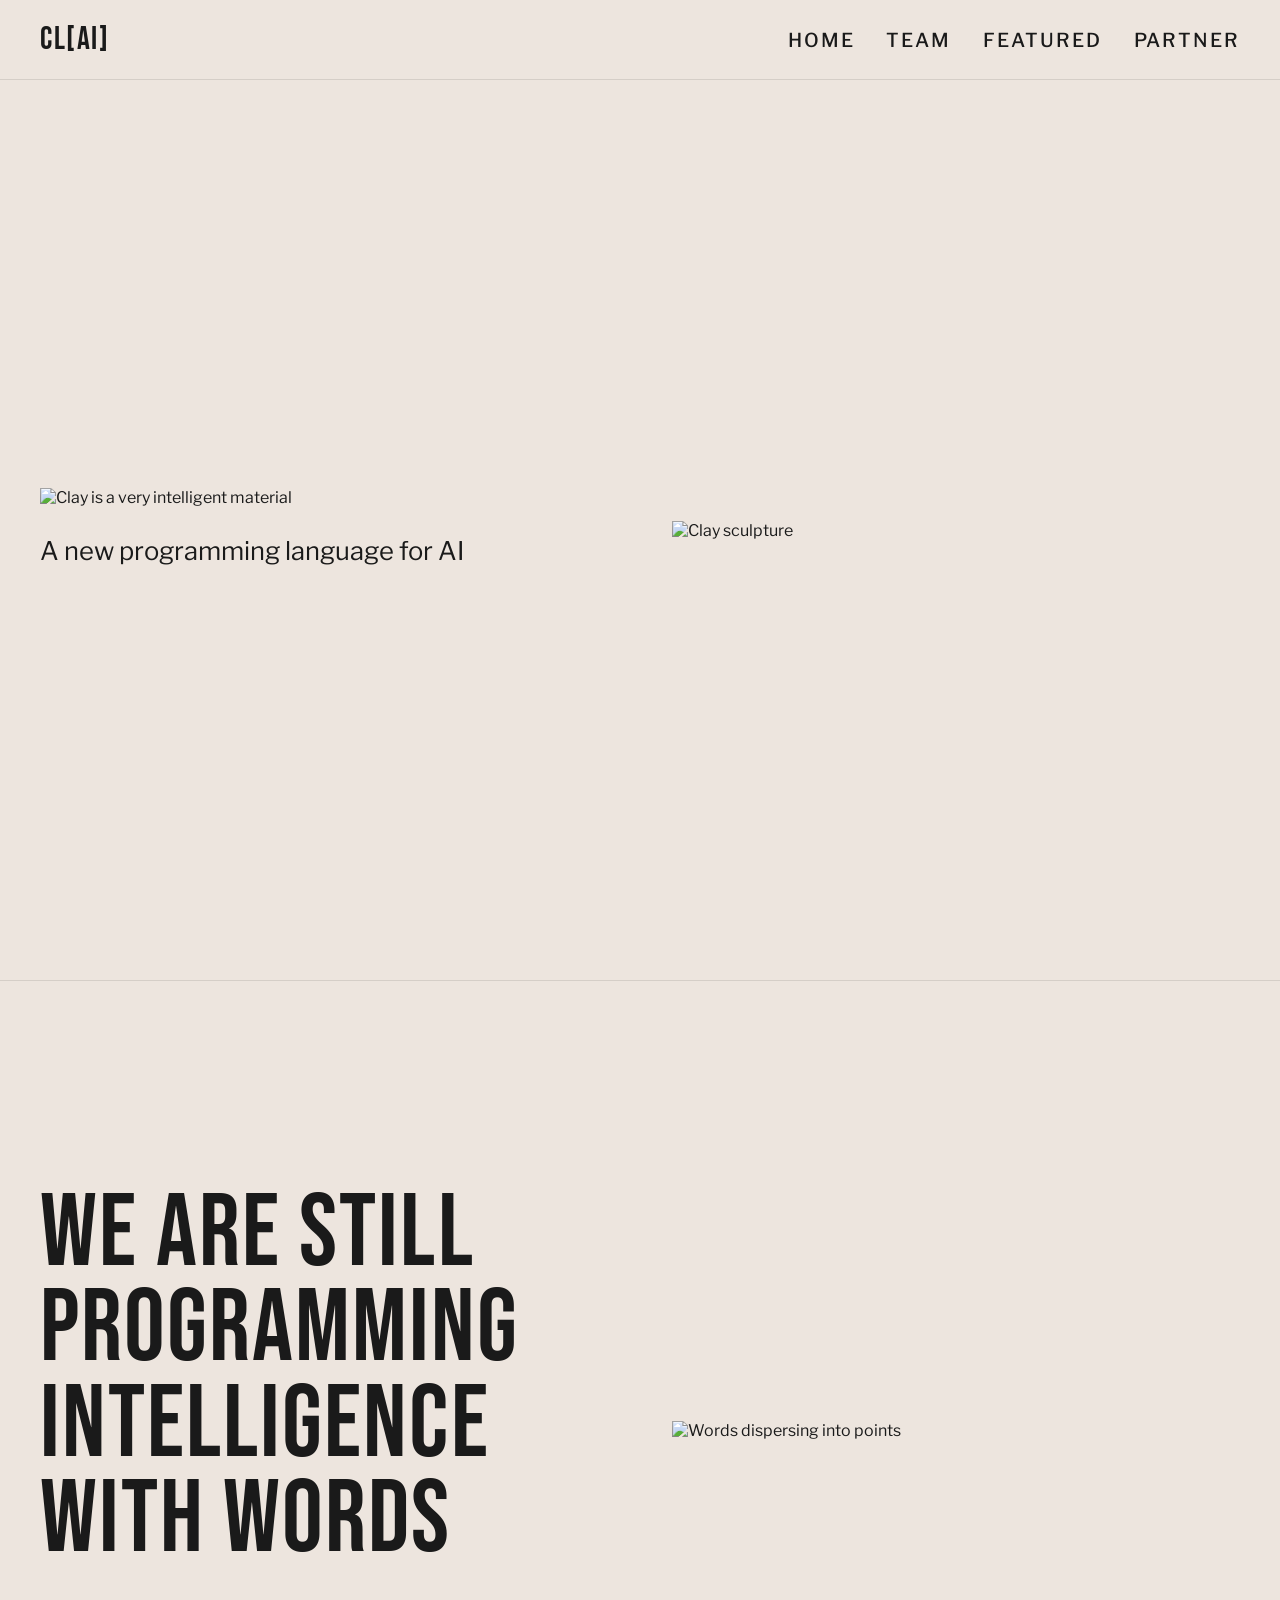
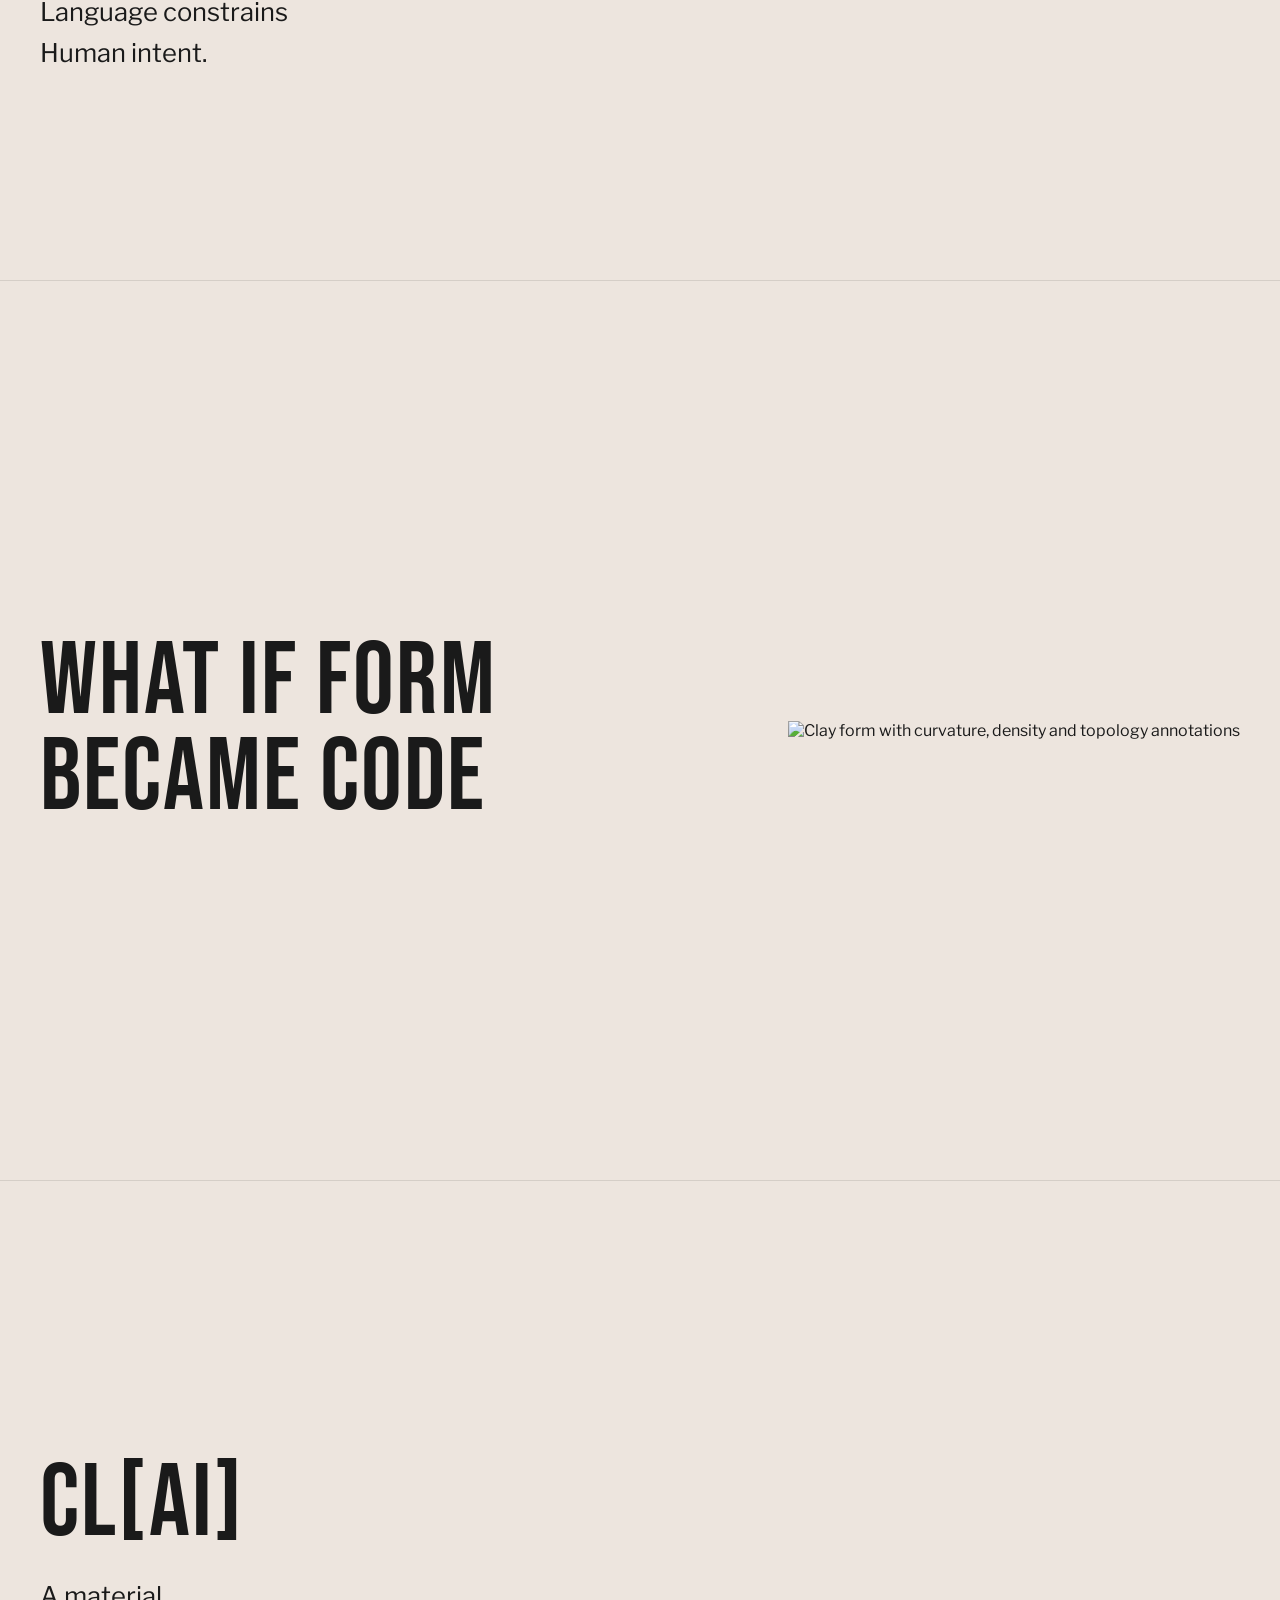
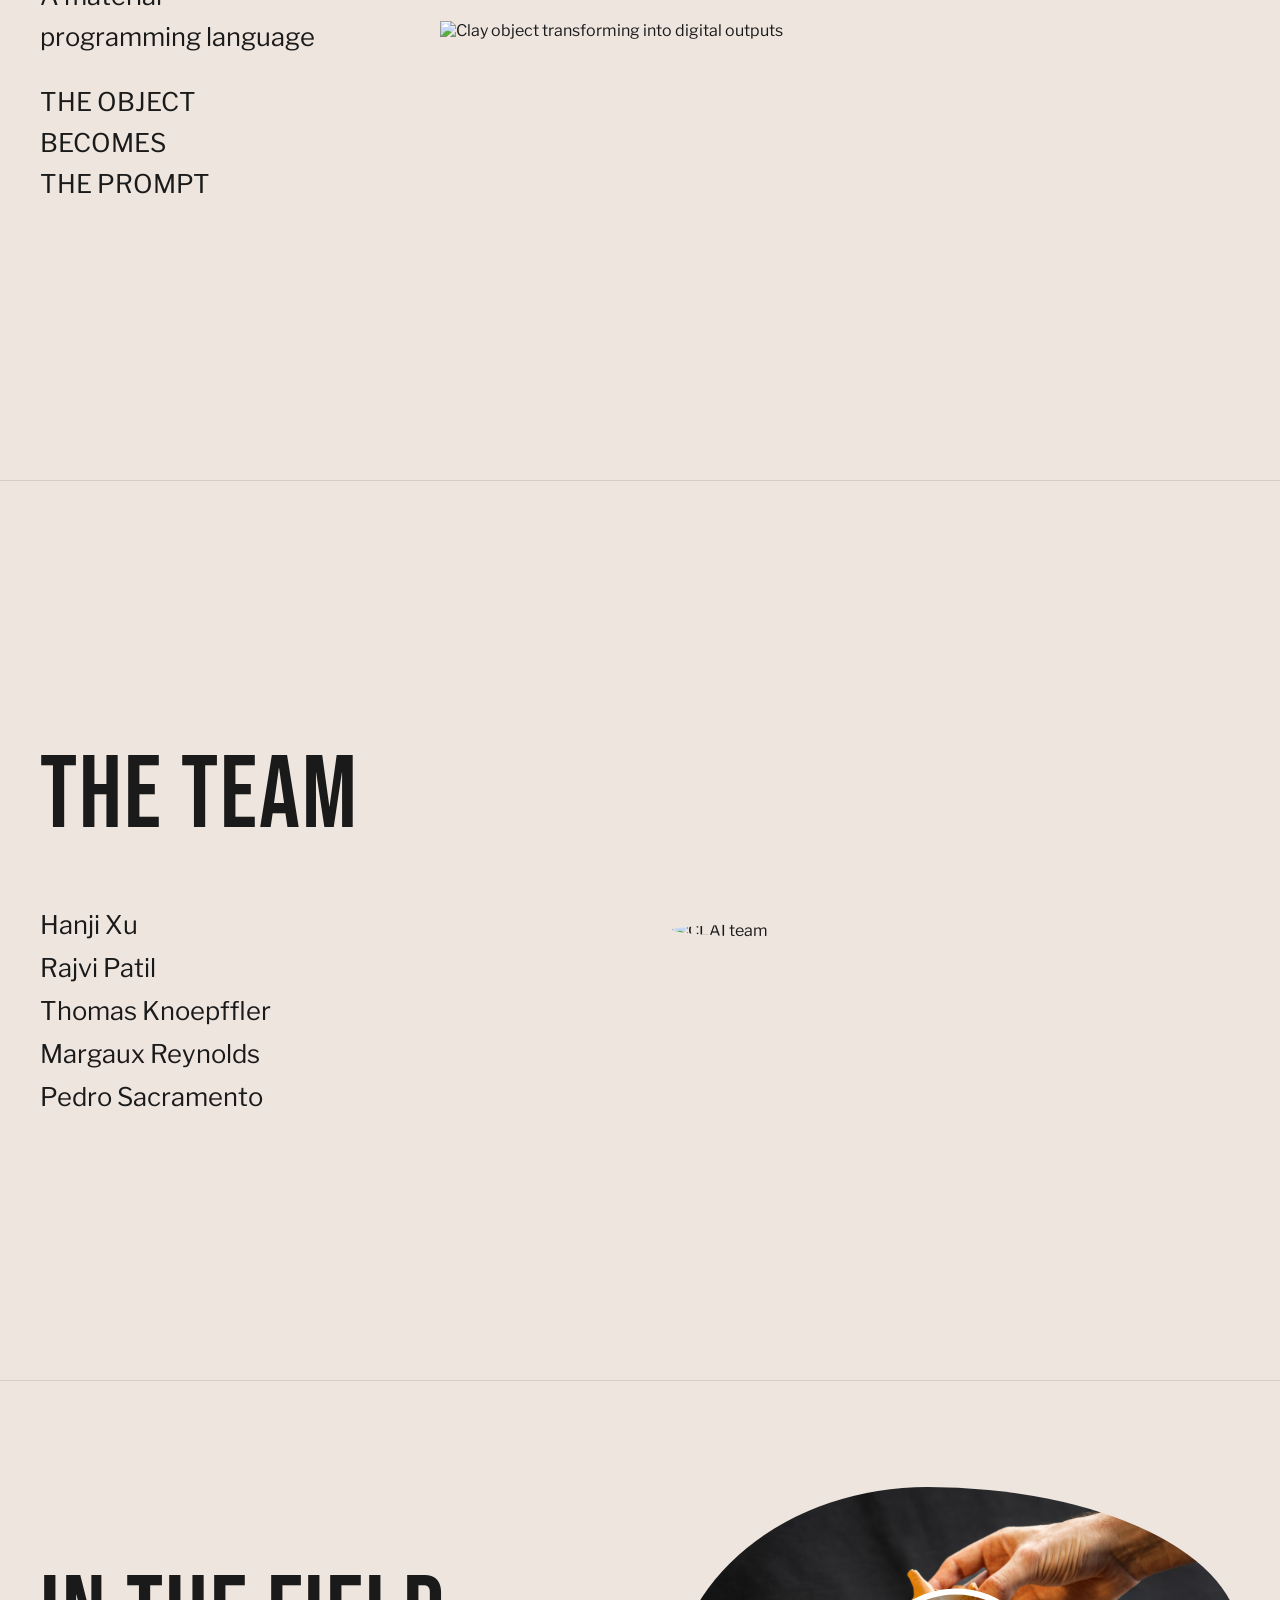
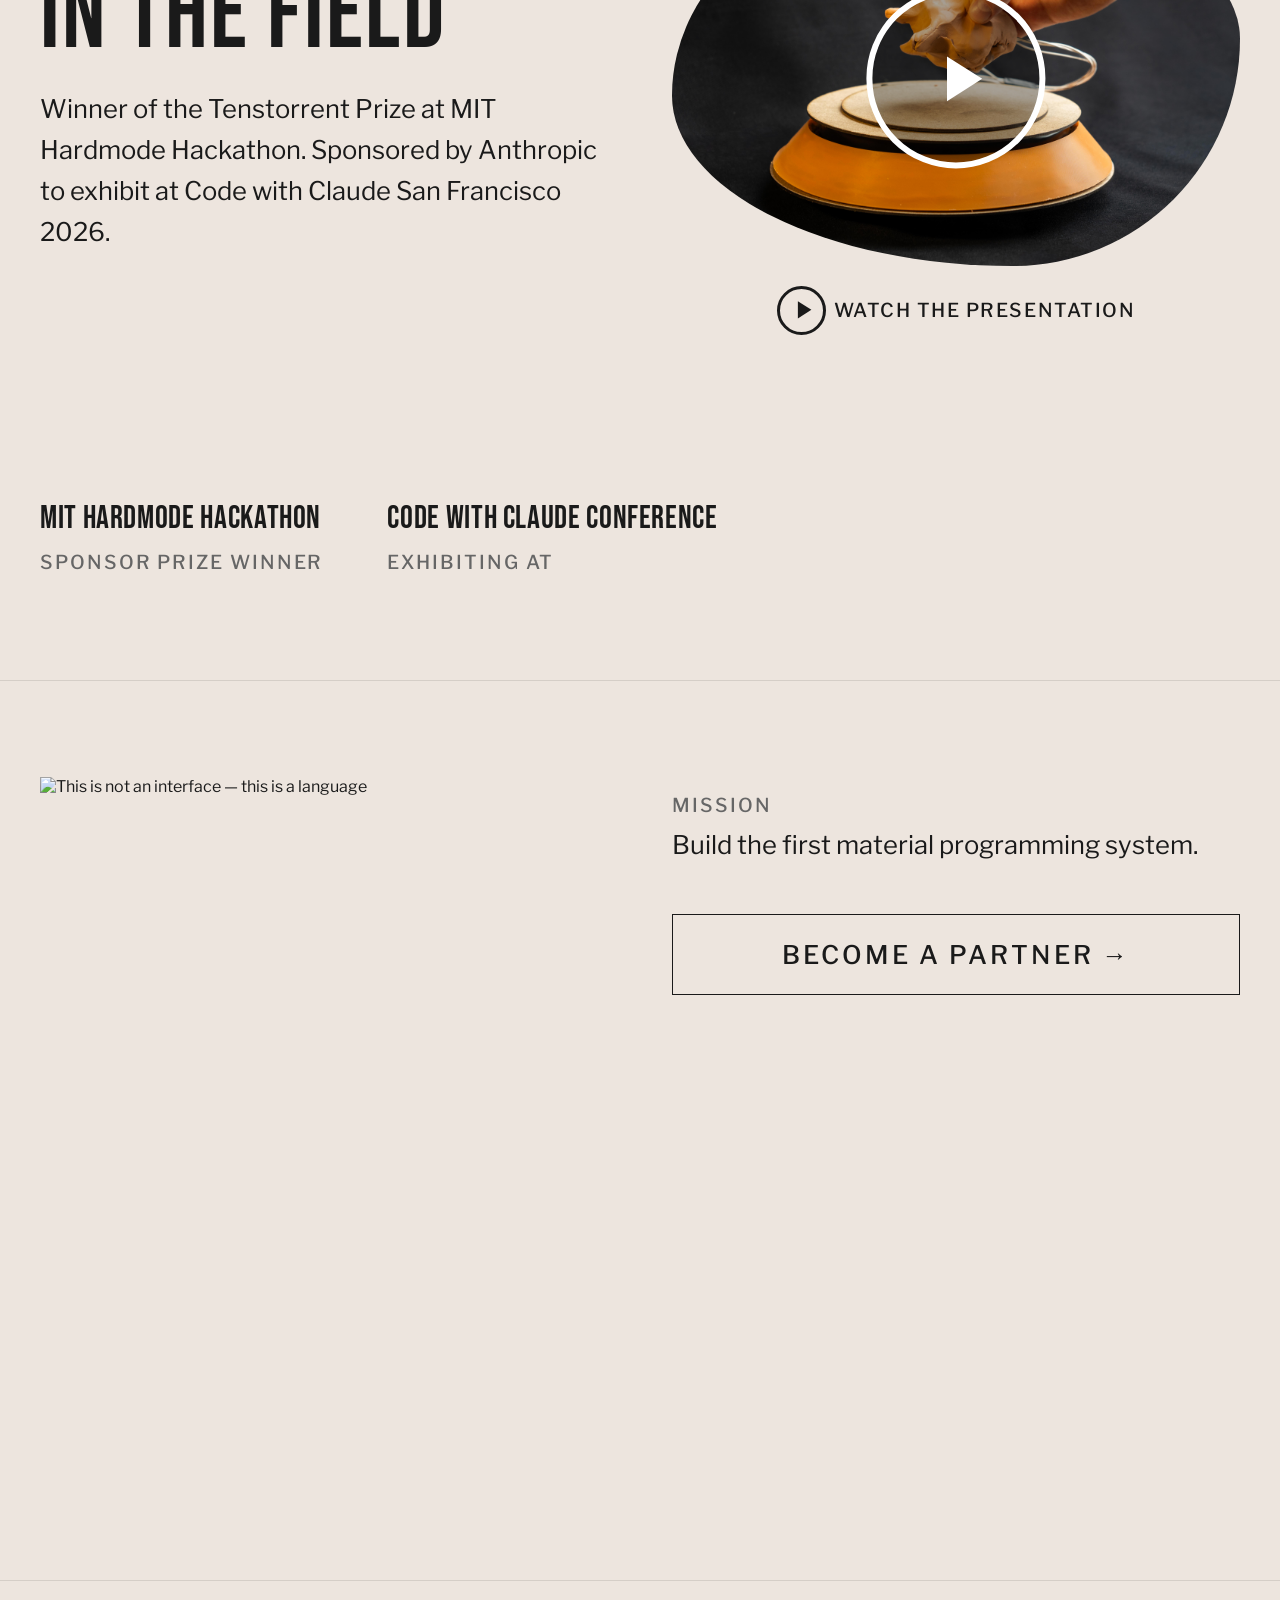
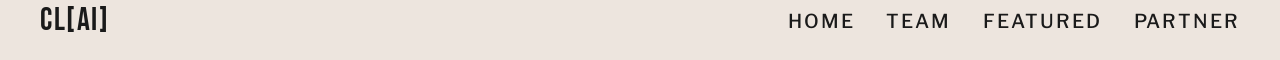
==== index.html @ fe287ea3 "Add video thumbnail with play overlay to In the Field section, remove Research Partnership block Co-" ====
<!DOCTYPE html>
<html lang="en-US">
<head>
  <meta charset="UTF-8" />
  <meta name="viewport" content="width=device-width, initial-scale=1.0" />
  <title>CL[AI] — Soft Mode</title>
  <link rel="preconnect" href="https://fonts.googleapis.com" />
  <link rel="preconnect" href="https://fonts.gstatic.com" crossorigin />
  <link href="https://fonts.googleapis.com/css2?family=Bebas+Neue&family=Libre+Franklin:wght@400;500&display=swap" rel="stylesheet" />
  <link rel="stylesheet" href="assets/css/main.css" />
</head>
<body>

  <nav>
    <span class="brand">CL[AI]</span>
    <ul>
      <li><a href="#">Home</a></li>
      <li><a href="#s-team">Team</a></li>
      <li><a href="#s-featured">Featured</a></li>
      <li><a href="#s-language">Partner</a></li>
    </ul>
  </nav>

  <!-- S1: CLAY IS A VERY INTELLIGENT MATERIAL -->
  <section id="s-hero" class="two-col">
    <div>
      <img class="section-img section-img--left section-img--text" src="assets/images/clay-intelligent.svg" alt="Clay is a very intelligent material" />
      <p class="caption">A new programming language for AI</p>
    </div>
    <img class="section-img" src="assets/images/hero.png" alt="Clay sculpture" />
  </section>

  <!-- S2: WE ARE STILL PROGRAMMING INTELLIGENCE WITH WORDS -->
  <section id="s-words" class="two-col">
    <div>
      <h2>We are still programming intelligence with words</h2>
      <p class="caption">Language constrains<br>Human intent.</p>
    </div>
    <img class="section-img" src="assets/images/intelligence-with-words.png" alt="Words dispersing into points" />
  </section>

  <!-- S3: WHAT IF FORM BECAME CODE -->
  <section id="s-form" class="two-col">
    <div>
      <h2>What if form became code</h2>
    </div>
    <div class="image-wrap">
      <img class="section-img" src="assets/images/curvature-density-topology.png" alt="Clay form with curvature, density and topology annotations" />
    </div>
  </section>

  <!-- S4: CLAI -->
  <section id="s-clai">
    <div>
      <h2>CL[AI]</h2>
      <p class="caption">A material<br>programming language</p>
      <p class="caption caption--upper">The object<br>becomes<br>the prompt</p>
    </div>
    <img class="section-img" src="assets/images/material-language.png" alt="Clay object transforming into digital outputs" />
  </section>

  <!-- S5: TEAM -->
  <section id="s-team" class="two-col">
    <div class="team-list">
      <h2>The team</h2>
      <ul>
        <li><a href="https://www.linkedin.com/in/zhiheng-hanji-xu" target="_blank" rel="noopener">Hanji Xu</a></li>
        <li><a href="https://www.linkedin.com/in/rajvi-patil-791960232" target="_blank" rel="noopener">Rajvi Patil</a></li>
        <li><a href="https://www.linkedin.com/in/thomknoe" target="_blank" rel="noopener">Thomas Knoepffler</a></li>
        <li><a href="https://www.linkedin.com/in/margaux-reynolds-30291b77" target="_blank" rel="noopener">Margaux Reynolds</a></li>
        <li><a href="https://www.linkedin.com/in/pedro-sacramento-1b99b05b" target="_blank" rel="noopener">Pedro Sacramento</a></li>
      </ul>
    </div>
    <img class="section-img" src="assets/images/team.jpg" alt="CLAI team" />
  </section>

  <!-- S6: IN THE FIELD -->
  <section id="s-featured" class="two-col">
    <div>
      <h2>In the field</h2>
      <p class="caption">Winner of the Tenstorrent Prize at MIT Hardmode Hackathon. Sponsored by Anthropic to exhibit at Code with Claude San Francisco 2026.</p>
    </div>
    <div class="video-thumb-wrap">
      <a href="https://www.youtube.com/watch?v=Ed4tlTvBUUI" target="_blank" rel="noopener" class="video-thumb-link">
        <img class="section-img featured-photo" src="assets/images/clai.jpg" alt="CLAI at MIT Hardmode" />
        <span class="video-play-btn" aria-hidden="true">
          <svg xmlns="http://www.w3.org/2000/svg" viewBox="0 0 24 24"><path d="M8 5v14l11-7z"/></svg>
        </span>
      </a>
      <a href="https://www.youtube.com/watch?v=Ed4tlTvBUUI" target="_blank" rel="noopener" class="video-watch-link">
        <span class="video-watch-icon" aria-hidden="true">
          <svg xmlns="http://www.w3.org/2000/svg" viewBox="0 0 24 24"><path d="M8 5v14l11-7z"/></svg>
        </span>
        Watch the presentation
      </a>
    </div>
    <div class="featured-logos">
      <div class="featured-badge">
        <a href="https://hardmode.media.mit.edu/" target="_blank" rel="noopener" class="featured-name">MIT Hardmode Hackathon</a>
        <p>Sponsor prize winner</p>
      </div>
      <div class="featured-badge">
        <a href="https://claude.com/code-with-claude" target="_blank" rel="noopener" class="featured-name">Code with Claude Conference</a>
        <p>Exhibiting at</p>
      </div>
    </div>
  </section>

  <!-- S7: THIS IS NOT AN INTERFACE -->
  <section id="s-language" class="two-col">
    <div>
      <img class="section-img section-img--left section-img--text" src="assets/images/this-is-not-interface.svg" alt="This is not an interface — this is a language" />
    </div>
    <div class="right">
      <div class="cta-pair">
        <div class="cta-block">
          <p class="cta-label">Mission</p>
          <p>Build the first material programming system.</p>
        </div>
      </div>
      <a class="cta cta--full" href="mailto:hi@softmode.ai">Become a partner &rarr;</a>
    </div>
  </section>

  <footer>
    <span class="brand">CL[AI]</span>
    <ul>
      <li><a href="#">Home</a></li>
      <li><a href="#s-team">Team</a></li>
      <li><a href="#s-featured">Featured</a></li>
      <li><a href="#s-language">Partner</a></li>
    </ul>
  </footer>


</body>
</html>
---- assets/css/main.css ----
*, *::before, *::after { box-sizing: border-box; margin: 0; padding: 0; }

:root {
  --bg: #ede5de;
  --ink: #1a1a1a;
  --muted: #666;
  --pad: 2.5rem;
  --border: 1px solid #d5cec7;

  /* type */
  --font-display: 'Bebas Neue', sans-serif;
  --font-body: 'Libre Franklin', 'Helvetica Neue', sans-serif;

  --size-header: clamp(3rem, 8vw, 6.5rem);
  --size-subtitle: 1.6rem;
  --size-nav: 1.2rem;
}

html, body {
  overflow-x: hidden;
}

body {
  background-color: var(--bg);
  color: var(--ink);
  font-family: var(--font-body);
}

/* ── NAV + FOOTER ── */
nav, footer {
  display: flex;
  justify-content: space-between;
  align-items: center;
  padding: 1.25rem var(--pad);
  background: var(--bg);
  text-transform: uppercase;
}


nav { border-bottom: var(--border); }
footer { border-top: var(--border); }

nav .brand, footer .brand {
  font-family: var(--font-display);
  font-weight: 400;
  font-size: 2.0rem;
  letter-spacing: 0.05em;
}

nav ul, footer ul { list-style: none; display: flex; gap: 2rem; }

nav ul li a, footer ul li a {
  font-weight: 500;
  font-size: var(--size-nav);
  text-decoration: none;
  color: inherit;
  letter-spacing: 0.1em;
}

nav ul li a:hover, footer ul li a:hover { text-decoration: underline; }

/* ── SHARED SECTION ── */
section {
  min-height: 100vh;
  padding: 5rem var(--pad);
  display: grid;
  align-items: center;
  border-top: var(--border);
}

.two-col {
  grid-template-columns: 1fr 1fr;
  gap: 4rem;
}

h2 {
  font-family: var(--font-display);
  font-weight: 400;
  font-size: var(--size-header);
  line-height: 0.93;
  text-transform: uppercase;
  letter-spacing: 0.02em;
  max-width: 6em;
}

.caption--upper { text-transform: uppercase; }

.caption {
  font-size: var(--size-subtitle);
  line-height: 1.6;
  color: var(--ink);
  margin-top: 1.5rem;
  font-weight: 400;
}

/* ── S1: HERO ── */
#s-hero { border-top: none; }

/* ── SECTION IMAGES ── */
.section-img {
  width: 100%;
  max-width: 800px;
  height: auto;
  justify-self: end;
  align-self: center;
}

.section-img--left { justify-self: start; }
.section-img--text { width: 60%; max-width: 480px; }

/* ── S3: FORM ── */
#s-form .image-wrap {
  position: relative;
  justify-self: end;
}

#s-form .labels {
  position: absolute;
  right: -3rem;
  top: 50%;
  transform: translateY(-50%);
  display: flex;
  flex-direction: column;
  gap: 1.5rem;
}

#s-form .labels span {
  font-size: 0.65rem;
  letter-spacing: 0.12em;
  text-transform: uppercase;
  font-weight: 500;
  color: var(--muted);
  display: flex;
  align-items: center;
  gap: 0.5rem;
}

#s-form .labels span::before {
  content: '';
  display: block;
  width: 1.5rem;
  height: 1px;
  background: var(--muted);
}

/* ── S5: FEATURED ── */
.featured-photo {
  border-radius: 45% 55% 40% 60% / 55% 40% 60% 45%;
}

.video-thumb-wrap {
  display: flex;
  flex-direction: column;
  align-items: center;
  gap: 1rem;
  justify-self: end;
  align-self: center;
}

.video-thumb-link {
  position: relative;
  display: block;
  width: 100%;
}

.video-play-btn {
  position: absolute;
  top: 50%;
  left: 50%;
  translate: -50% -50%;
  width: 11.2rem;
  height: 11.2rem;
  background: rgba(0, 0, 0, 0.35);
  border: 6px solid #fff;
  border-radius: 50%;
  display: grid;
  place-items: center;
  transition: background 0.15s, scale 0.15s;
}

.video-play-btn svg {
  width: 4.8rem;
  height: 4.8rem;
  fill: #fff;
  margin-left: 0.5rem;
}

.video-thumb-link:hover .video-play-btn {
  background: rgba(0, 0, 0, 0.55);
  scale: 1.05;
}

.video-watch-link {
  display: inline-flex;
  align-items: center;
  gap: 0.4em;
  font-size: var(--size-nav);
  letter-spacing: 0.08em;
  text-transform: uppercase;
  font-weight: 500;
  color: var(--ink);
  text-decoration: none;
}

.video-watch-icon {
  width: 2.56em;
  height: 2.56em;
  border: 3px solid currentColor;
  border-radius: 50%;
  display: grid;
  place-items: center;
  flex-shrink: 0;
  transition: scale 0.15s;
}

.video-watch-icon svg { width: 1.54em; height: 1.54em; fill: currentColor; margin-left: 0.16em; }

.video-watch-link:hover .video-watch-icon { scale: 1.1; }

.featured-logos {
  grid-column: 1 / -1;
  display: flex;
  flex-direction: row;
  align-items: flex-start;
  gap: 4rem;
  padding-top: 3rem;
}

.featured-badge {
  display: flex;
  flex-direction: column;
  gap: 0.75rem;
}

.featured-name {
  font-family: var(--font-display);
  font-size: clamp(1.5rem, 2.5vw, 2.5rem);
  letter-spacing: 0.02em;
  text-transform: uppercase;
  color: var(--ink);
  text-decoration: none;
}

a.featured-name:hover { text-decoration: underline; }

.featured-badge p {
  font-size: var(--size-nav);
  letter-spacing: 0.1em;
  text-transform: uppercase;
  color: var(--muted);
  font-weight: 500;
}

/* ── S4: CLAI ── */
#s-clai { grid-template-columns: 1fr 2fr; }

/* ── S7: TEAM ── */
#s-team .section-img {
  border-radius: 60% 40% 55% 45% / 45% 55% 45% 55%;
}

.team-list {
  display: flex;
  flex-direction: column;
  justify-content: center;
  gap: 2rem;
}

.team-list ul {
  list-style: none;
  display: flex;
  flex-direction: column;
  gap: 0.75rem;
  margin-top: 2rem;
}

.team-list ul li a {
  font-size: var(--size-subtitle);
  font-weight: 400;
  text-decoration: none;
  color: var(--ink);
  border-bottom: 1px solid transparent;
  transition: border-color 0.15s;
}

.team-list ul li a:hover { border-bottom-color: var(--ink); }

/* ── S5: LANGUAGE ── */
#s-language {
  align-items: start;
  padding-top: 6rem;
}

#s-language .right {
  display: flex;
  flex-direction: column;
  align-items: flex-start;
  gap: 3rem;
  padding-top: 1rem;
}

.cta-pair {
  width: 100%;
}

.cta-pair p:not(.cta-label) {
  white-space: nowrap;
}

.cta-label {
  font-size: var(--size-nav);
  letter-spacing: 0.1em;
  text-transform: uppercase;
  color: var(--muted);
  font-weight: 500;
  margin-bottom: 0.5rem;
}

.cta-block p:not(.cta-label) {
  font-size: var(--size-subtitle);
  line-height: 1.6;
  color: var(--ink);
  font-weight: 400;
}

.cta {
  display: inline-block;
  border: 1.5px solid var(--ink);
  padding: 0.65rem 1.5rem;
  font-size: var(--size-subtitle);
  letter-spacing: 0.12em;
  text-transform: uppercase;
  text-decoration: none;
  font-weight: 500;
  color: inherit;
  transition: background 0.15s, color 0.15s;
}

.cta:hover { background: var(--ink); color: var(--bg); }

.cta--full { display: block; width: 100%; text-align: center; padding: 1.5rem 2rem; }

/* ── RESPONSIVE ── */
@media (max-width: 768px) {
  :root { --pad: 1.25rem; }
  section { padding: 3rem var(--pad); }

  .two-col,
  #s-clai { grid-template-columns: 1fr; }

  .section-img,
  #s-form .image-wrap {
    justify-self: center;
    max-width: 100%;
  }


  nav ul, footer ul { display: none; }
  h2 { max-width: 100%; }
  .featured-logos { gap: 2rem; }
  .featured-logos img { max-height: 36px; }

  #s-form .labels { display: none; }
}
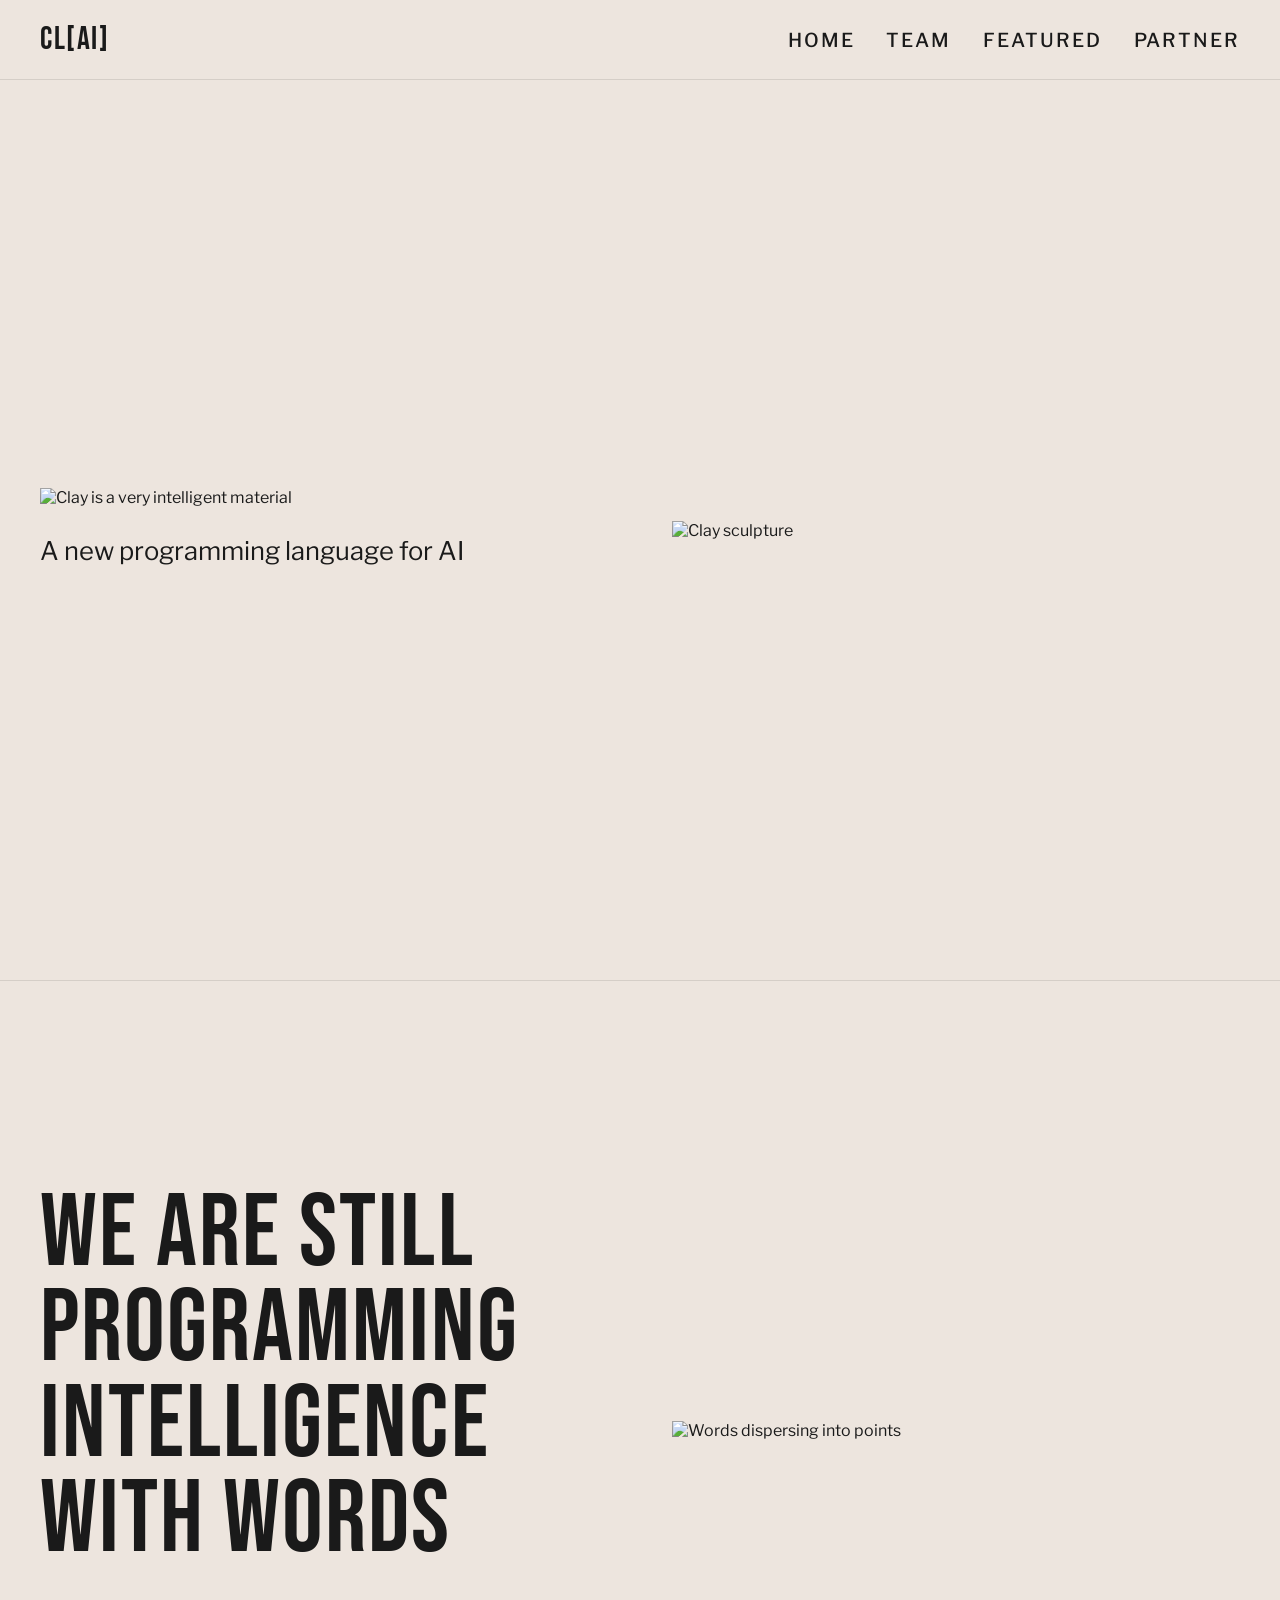
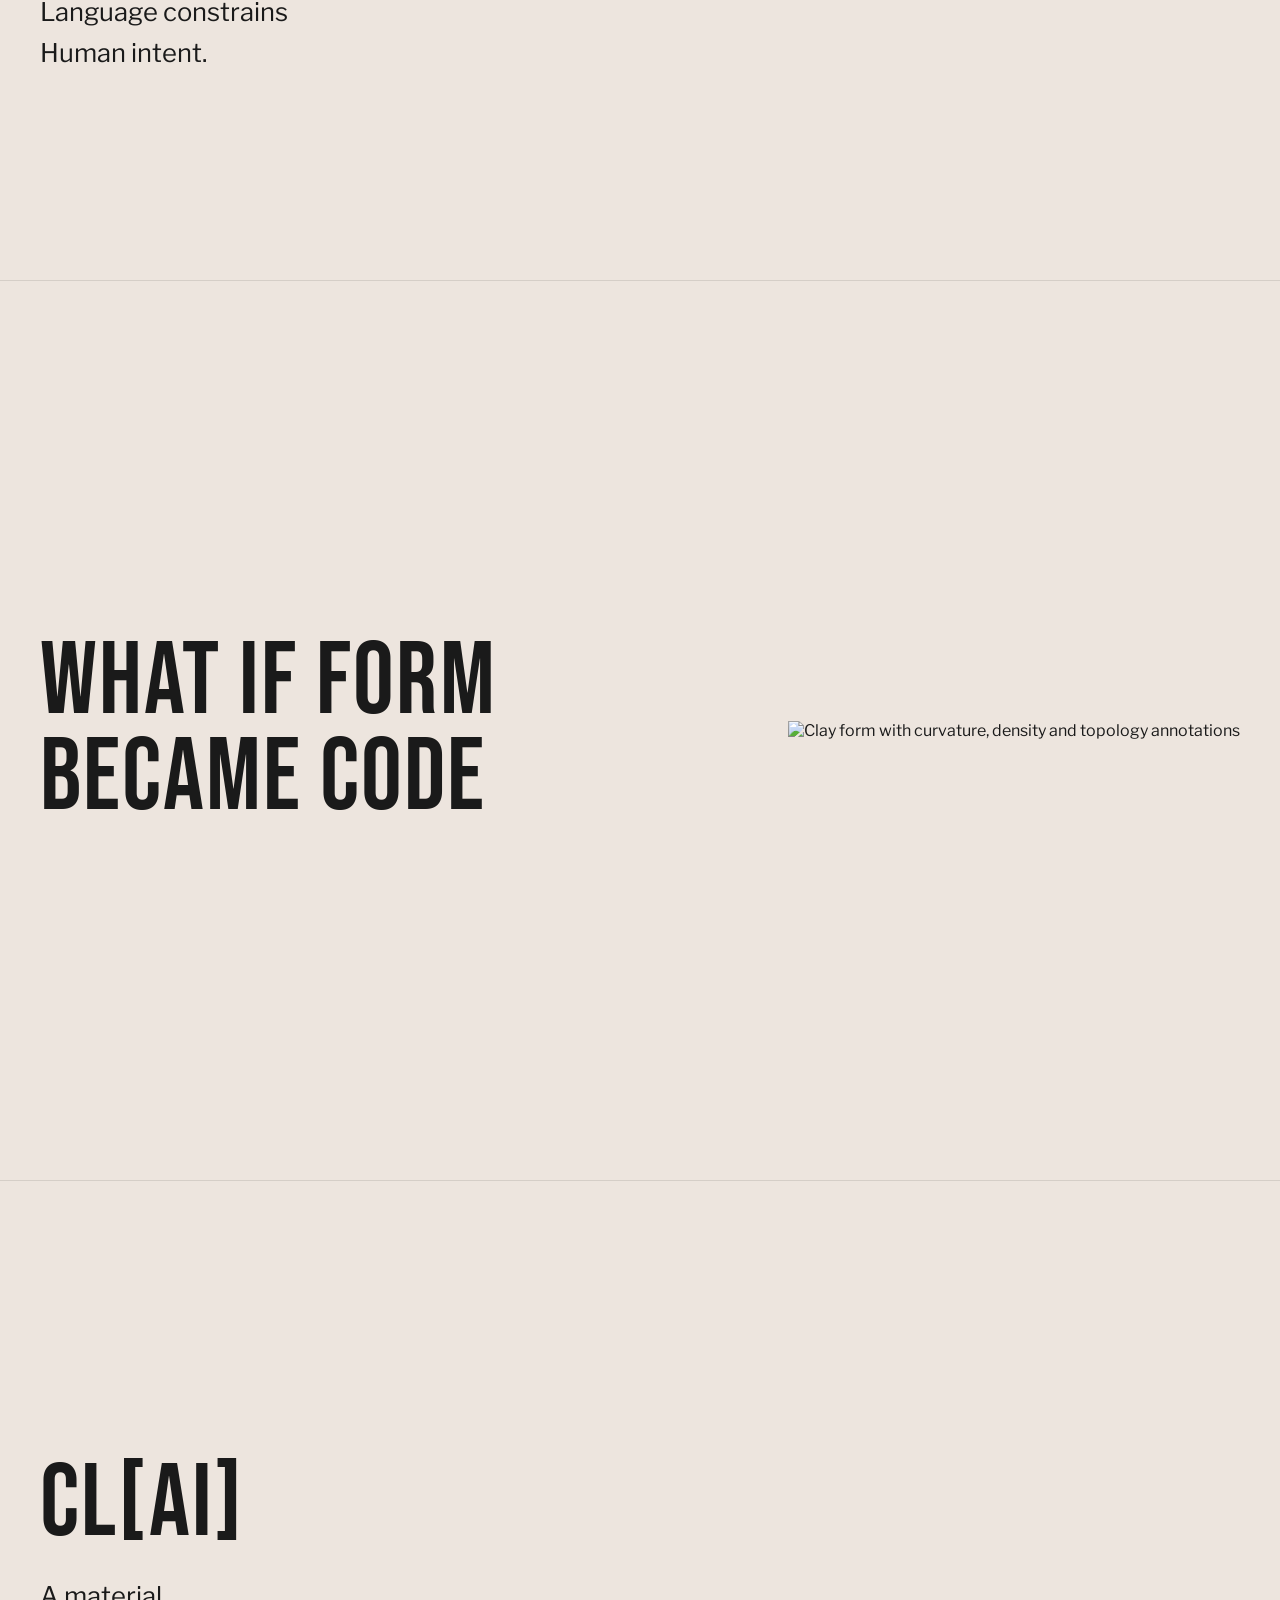
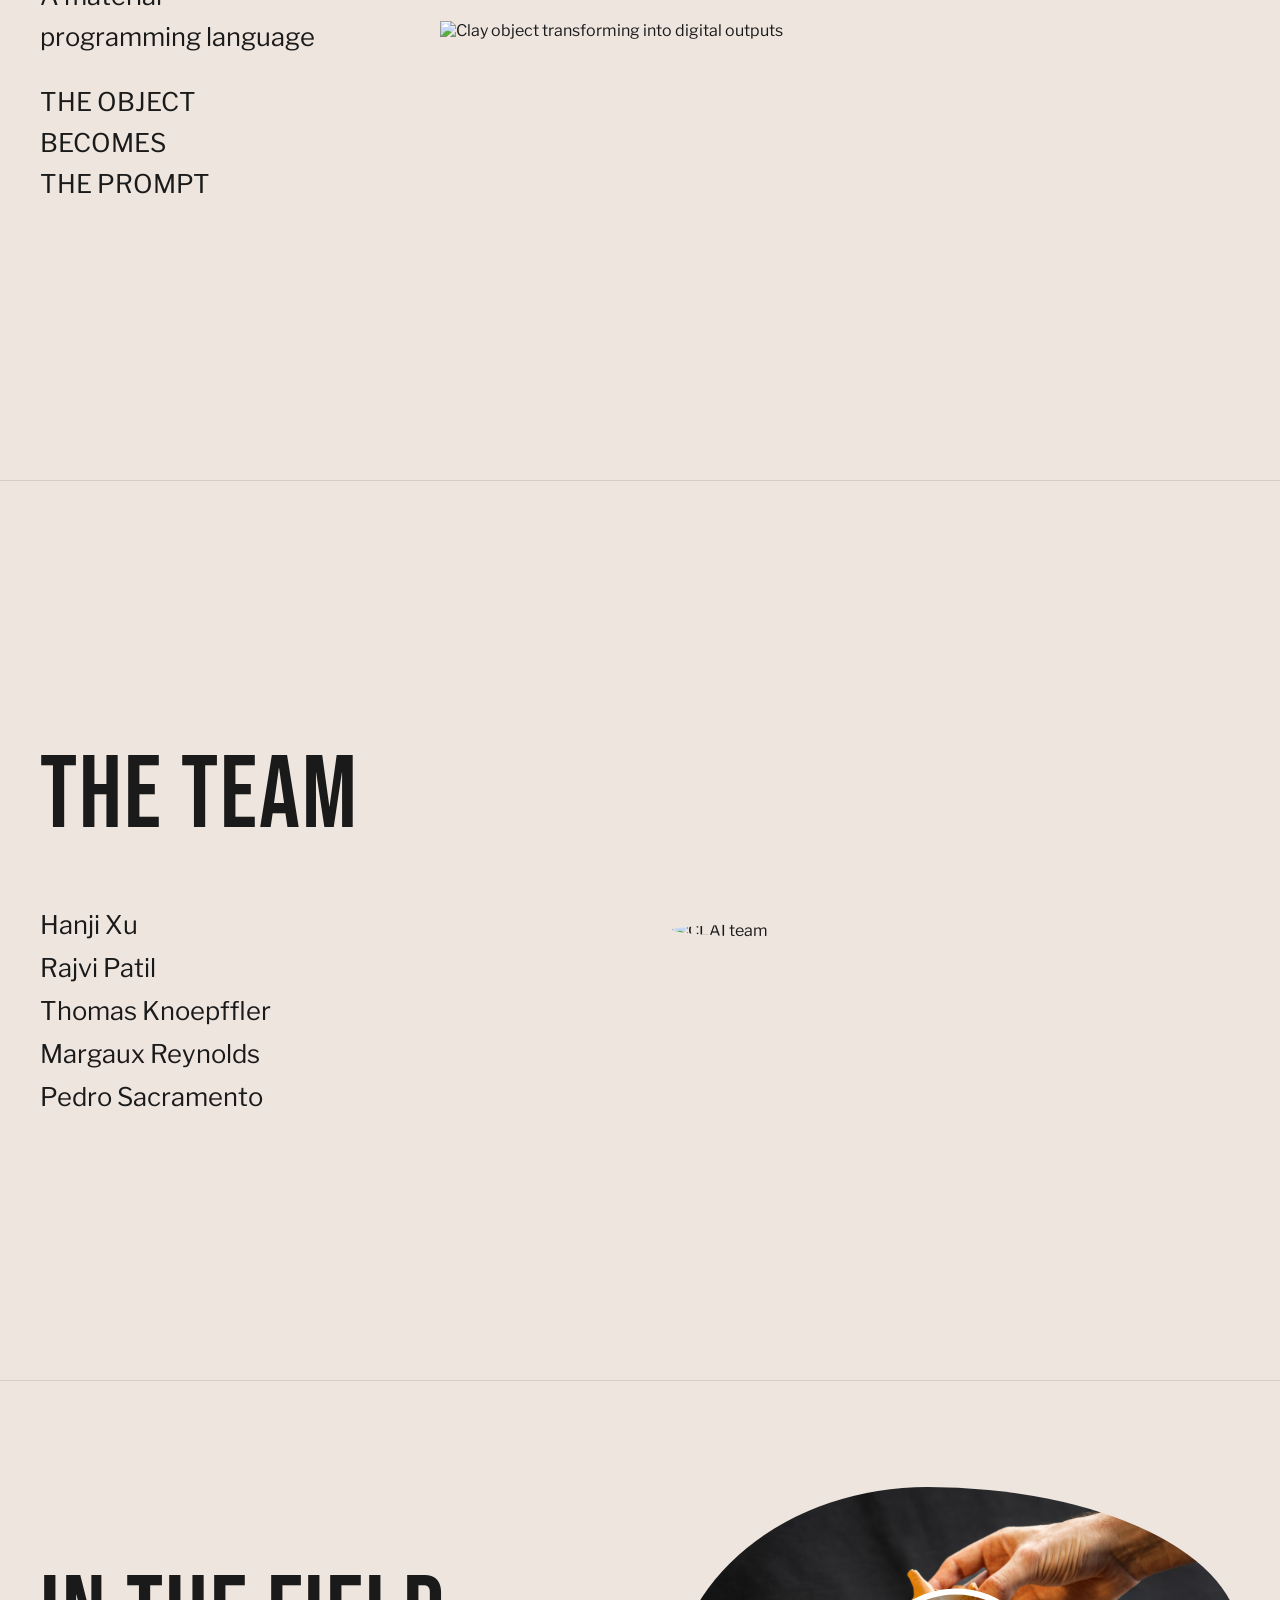
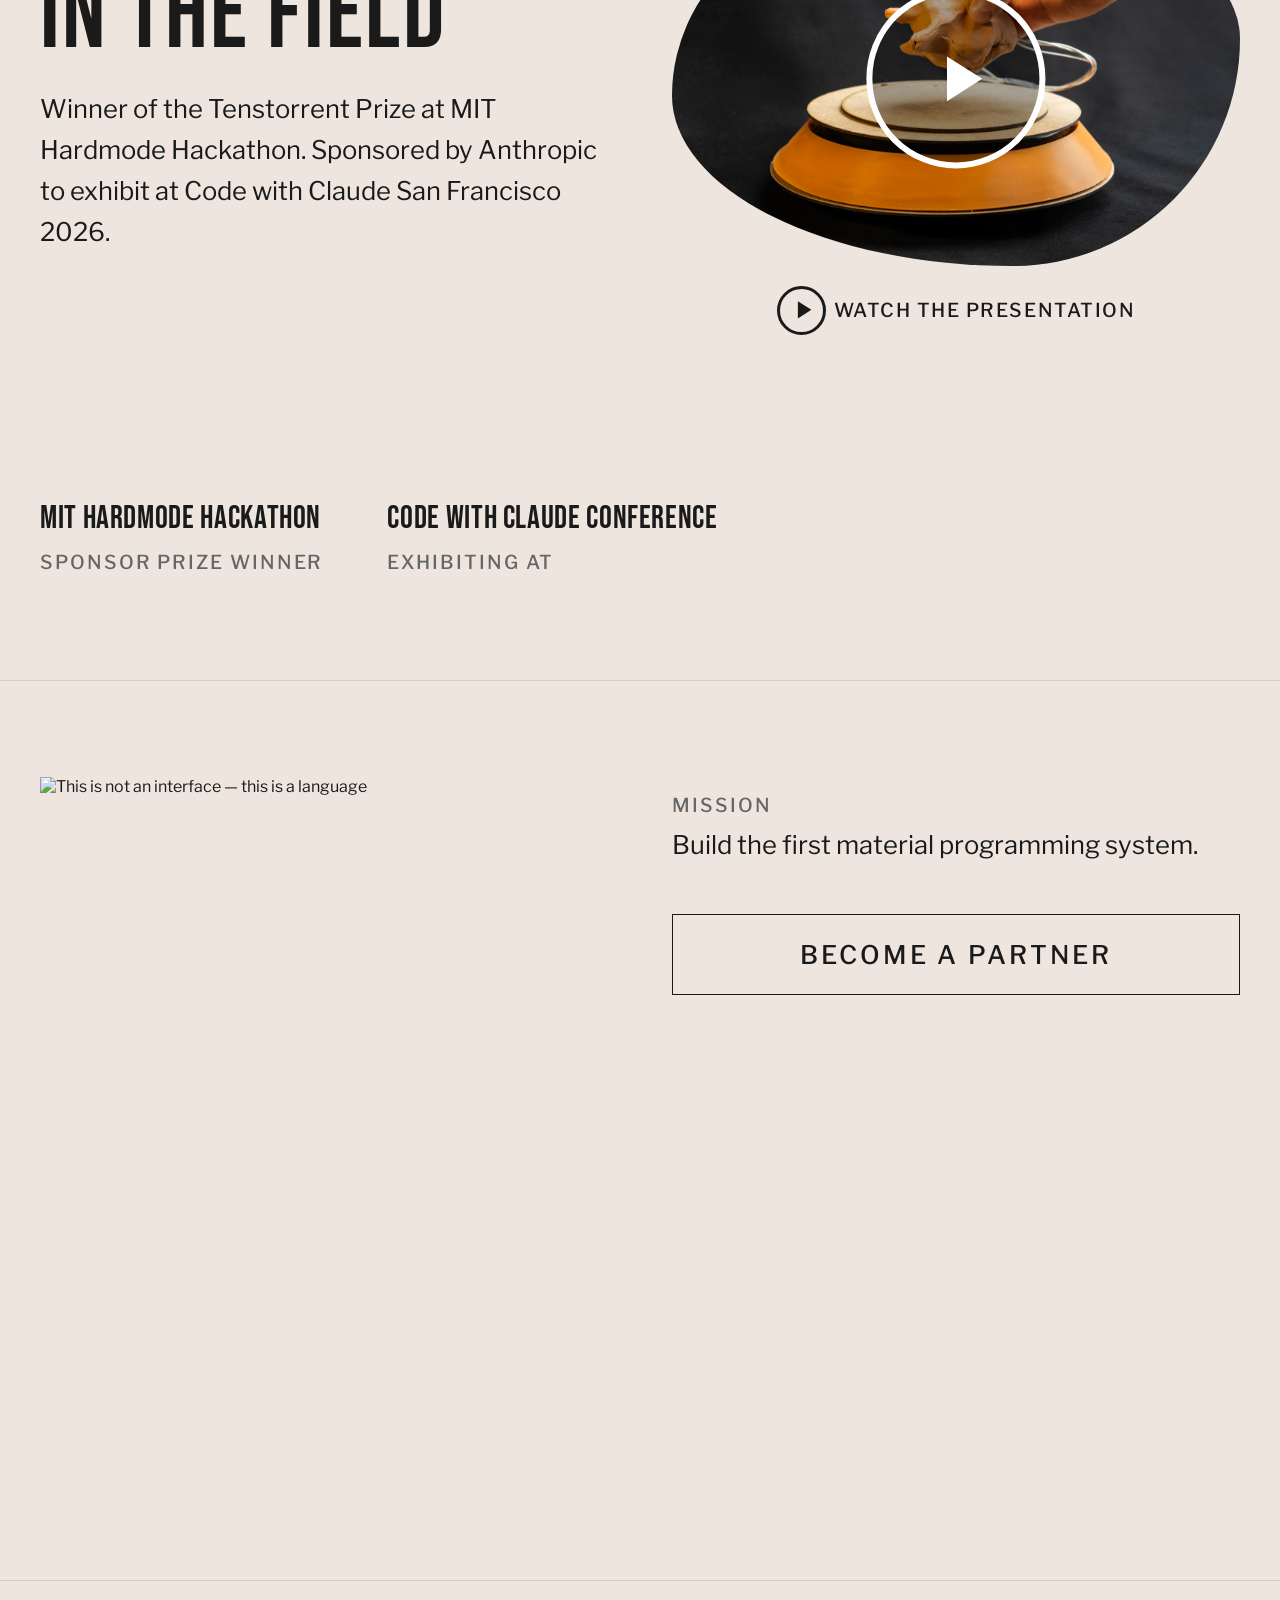
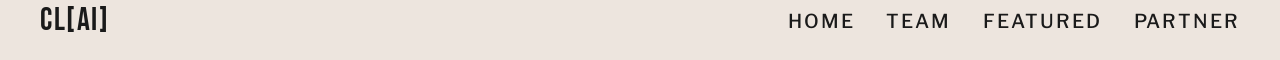
==== commit ba1af3bf: "Improve mobile responsiveness and minor copy/style fixes Co-Authored-By: Claude Sonnet 4.6 <noreply@" ====
--- a/index.html
+++ b/index.html
@@ -118,7 +118,7 @@
           <p>Build the first material programming system.</p>
         </div>
       </div>
-      <a class="cta cta--full" href="mailto:hi@softmode.ai">Become a partner &rarr;</a>
+      <a class="cta cta--full" href="mailto:hi@softmode.ai">Become a partner</a>
     </div>
   </section>
 
--- a/assets/css/main.css
+++ b/assets/css/main.css
@@ -303,9 +303,6 @@
   width: 100%;
 }
 
-.cta-pair p:not(.cta-label) {
-  white-space: nowrap;
-}
 
 .cta-label {
   font-size: var(--size-nav);
@@ -327,7 +324,7 @@
   display: inline-block;
   border: 1.5px solid var(--ink);
   padding: 0.65rem 1.5rem;
-  font-size: var(--size-subtitle);
+  font-size: clamp(1rem, 2.5vw, var(--size-subtitle));
   letter-spacing: 0.12em;
   text-transform: uppercase;
   text-decoration: none;
@@ -361,5 +358,9 @@
   .featured-logos img { max-height: 36px; }
 
   #s-form .labels { display: none; }
-}
-
+
+  .video-play-btn { width: 6.1rem; height: 6.1rem; }
+  .video-play-btn svg { width: 2.6rem; height: 2.6rem; margin-left: 0.25rem; }
+  .video-watch-link { display: none; }
+}
+
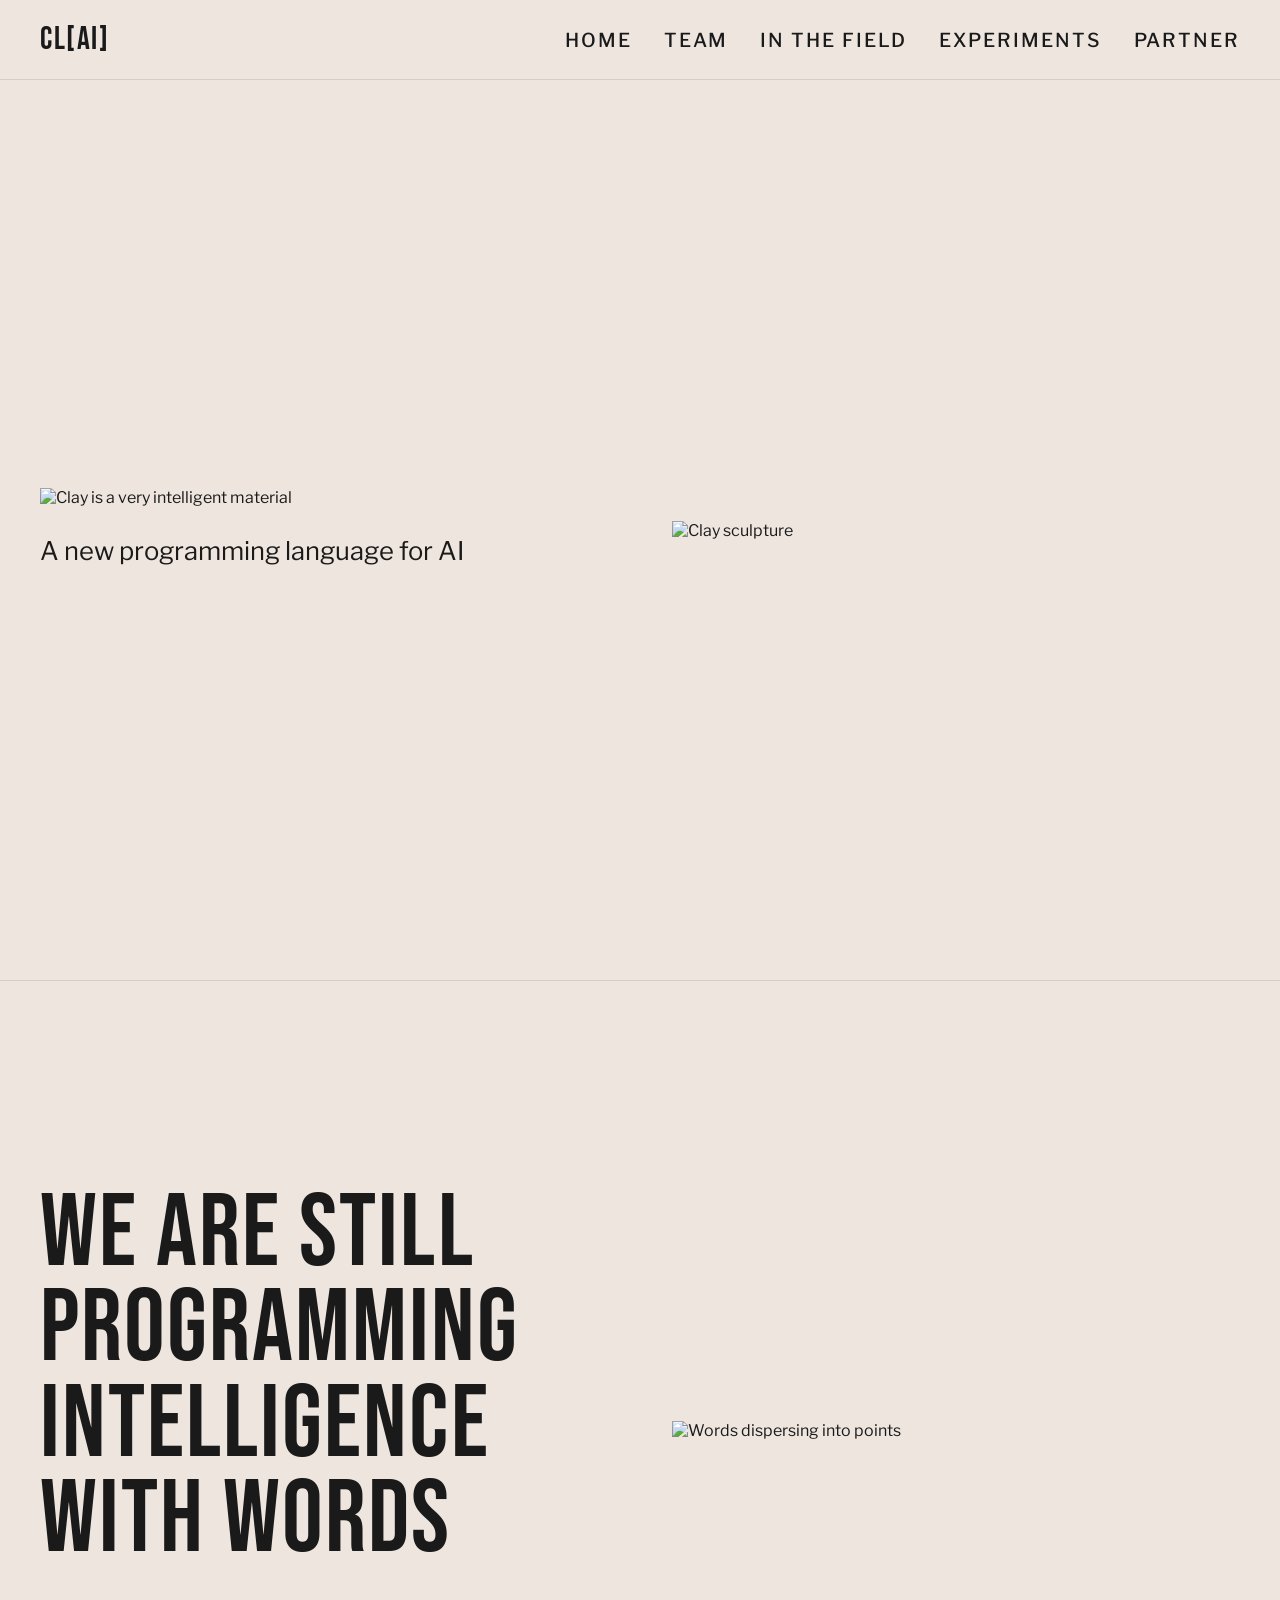
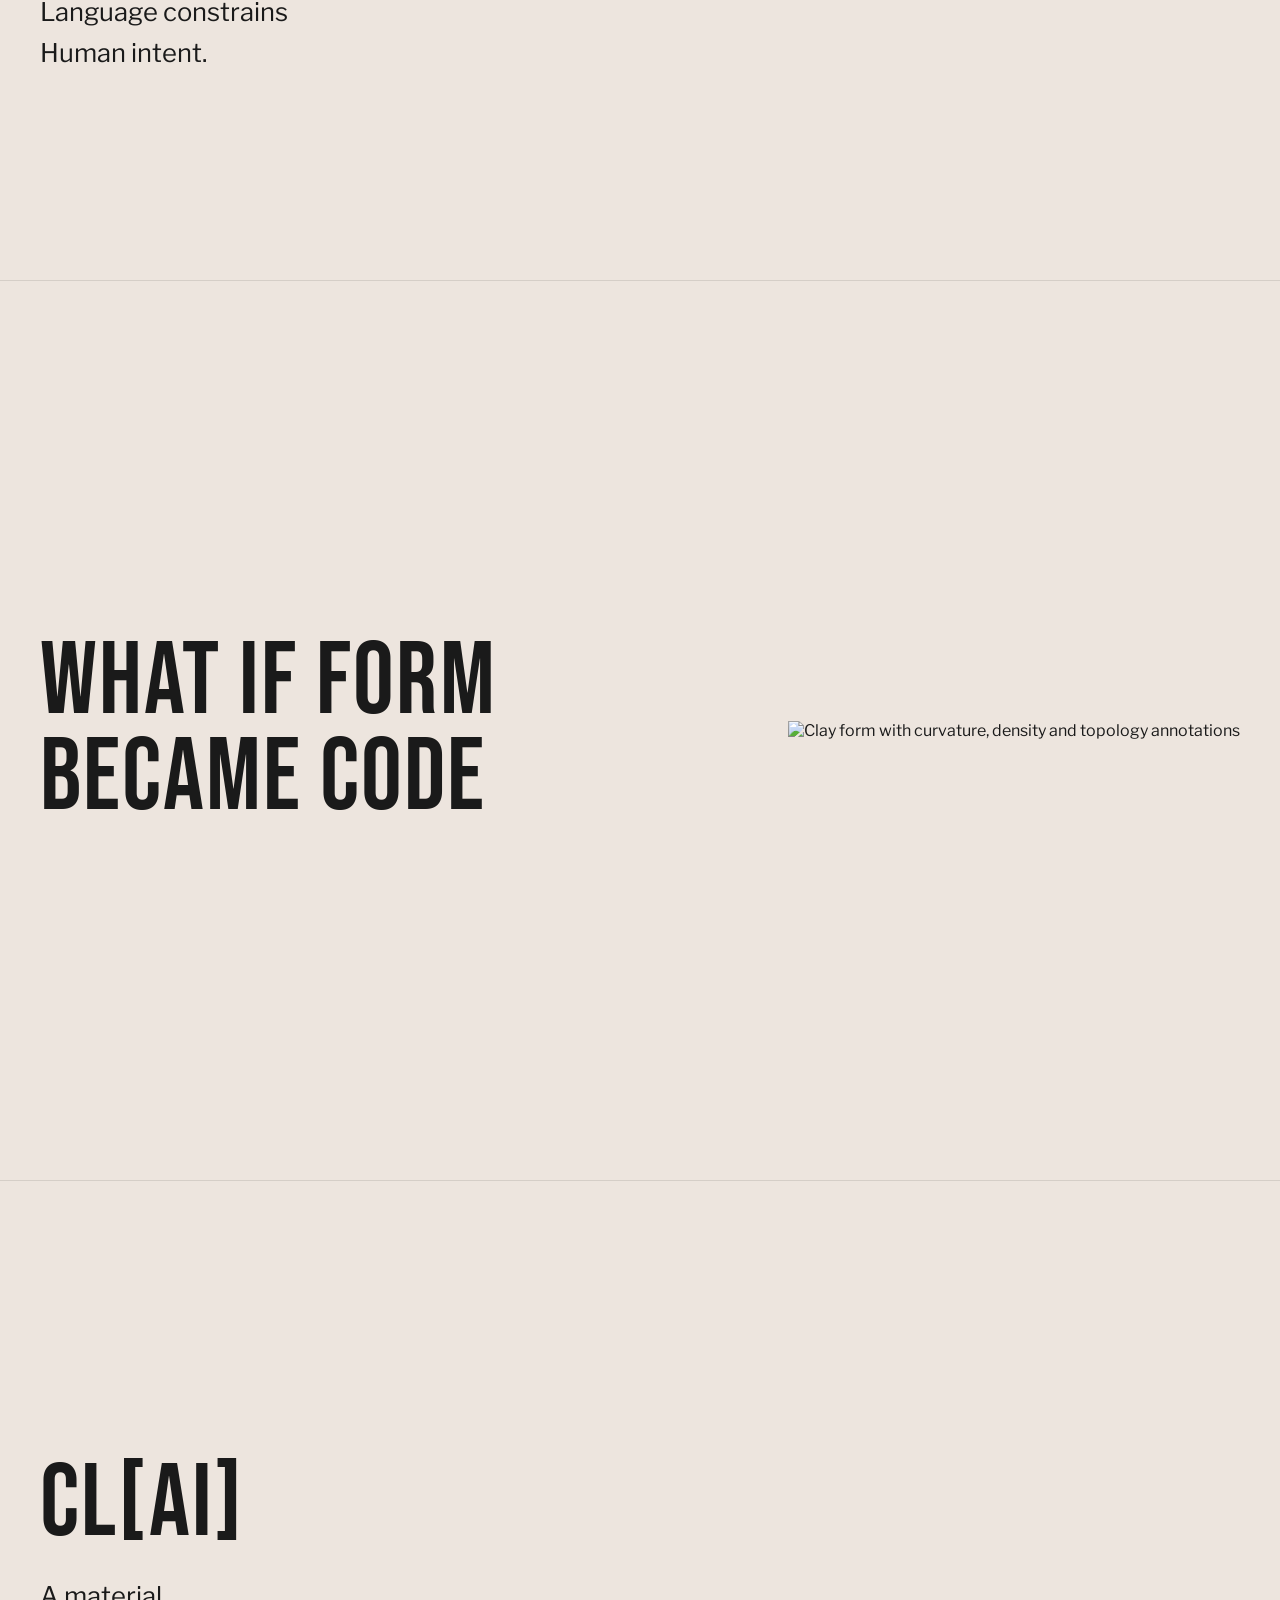
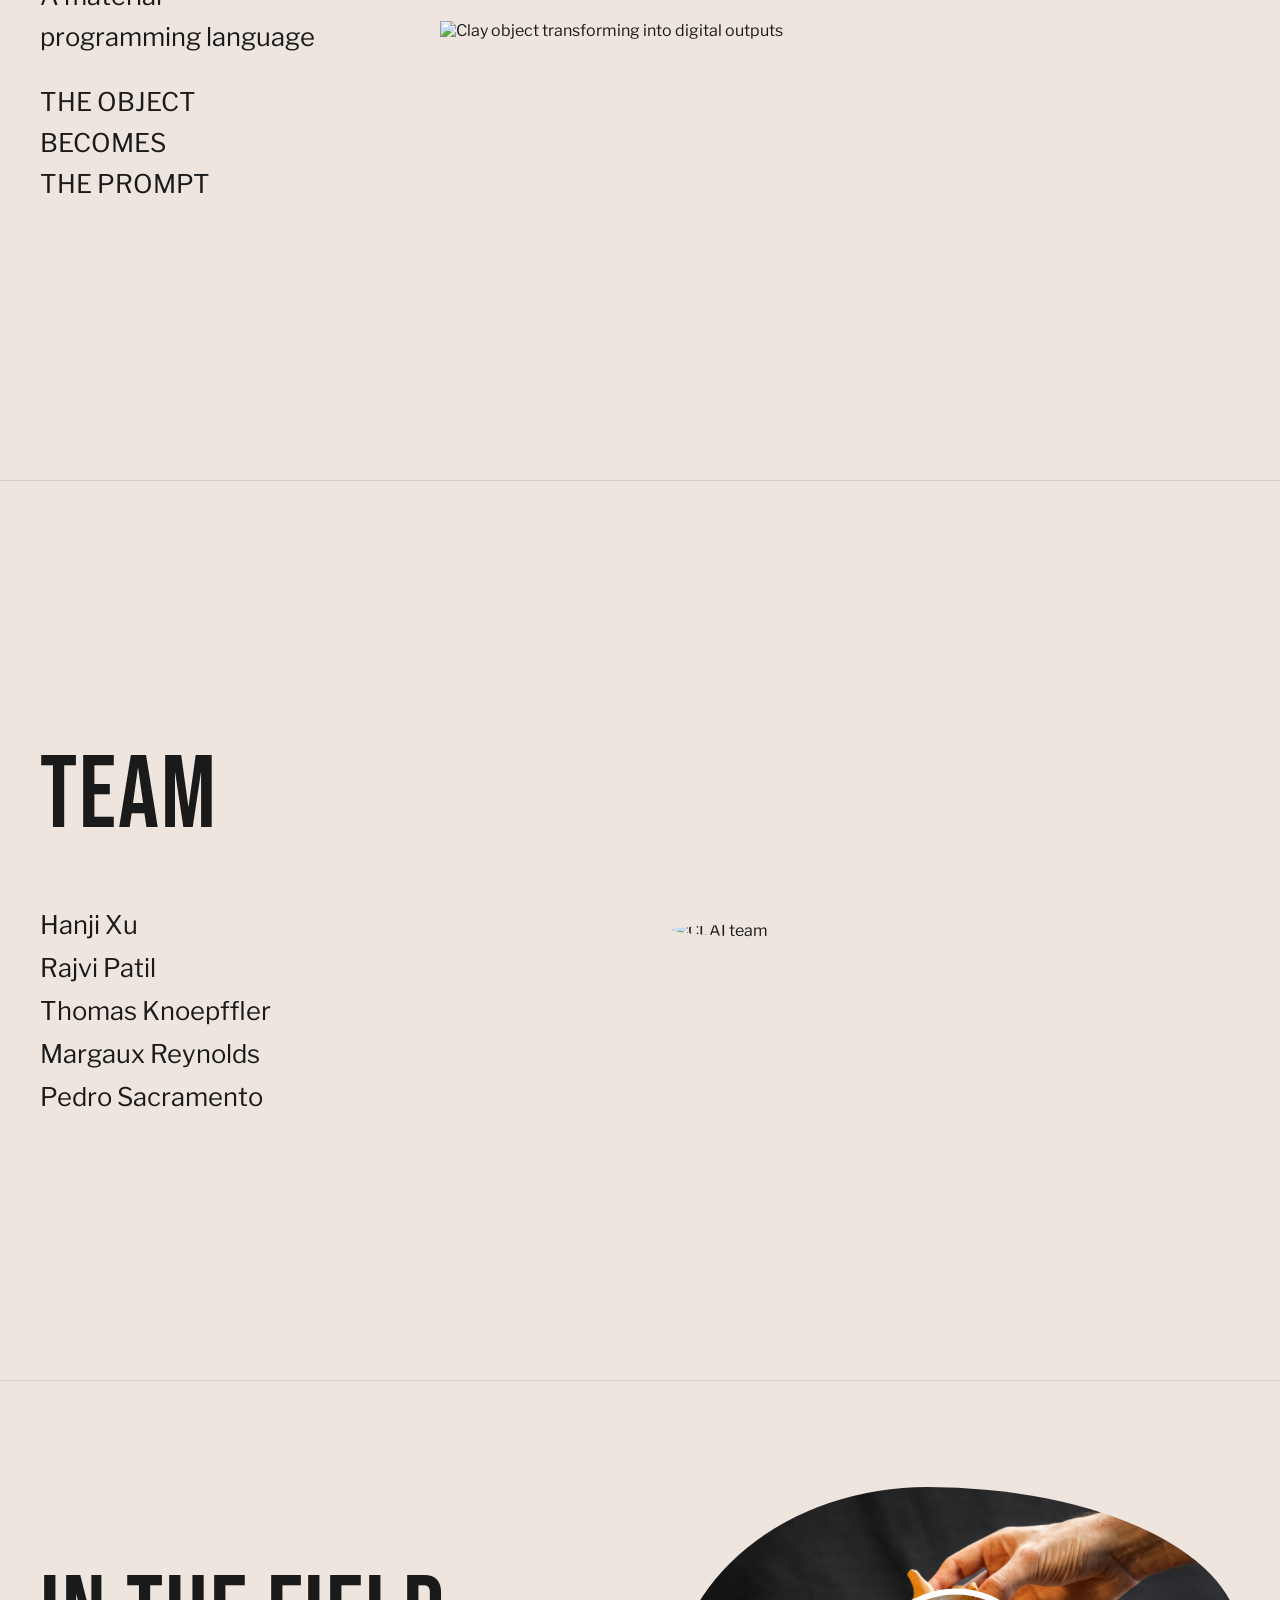
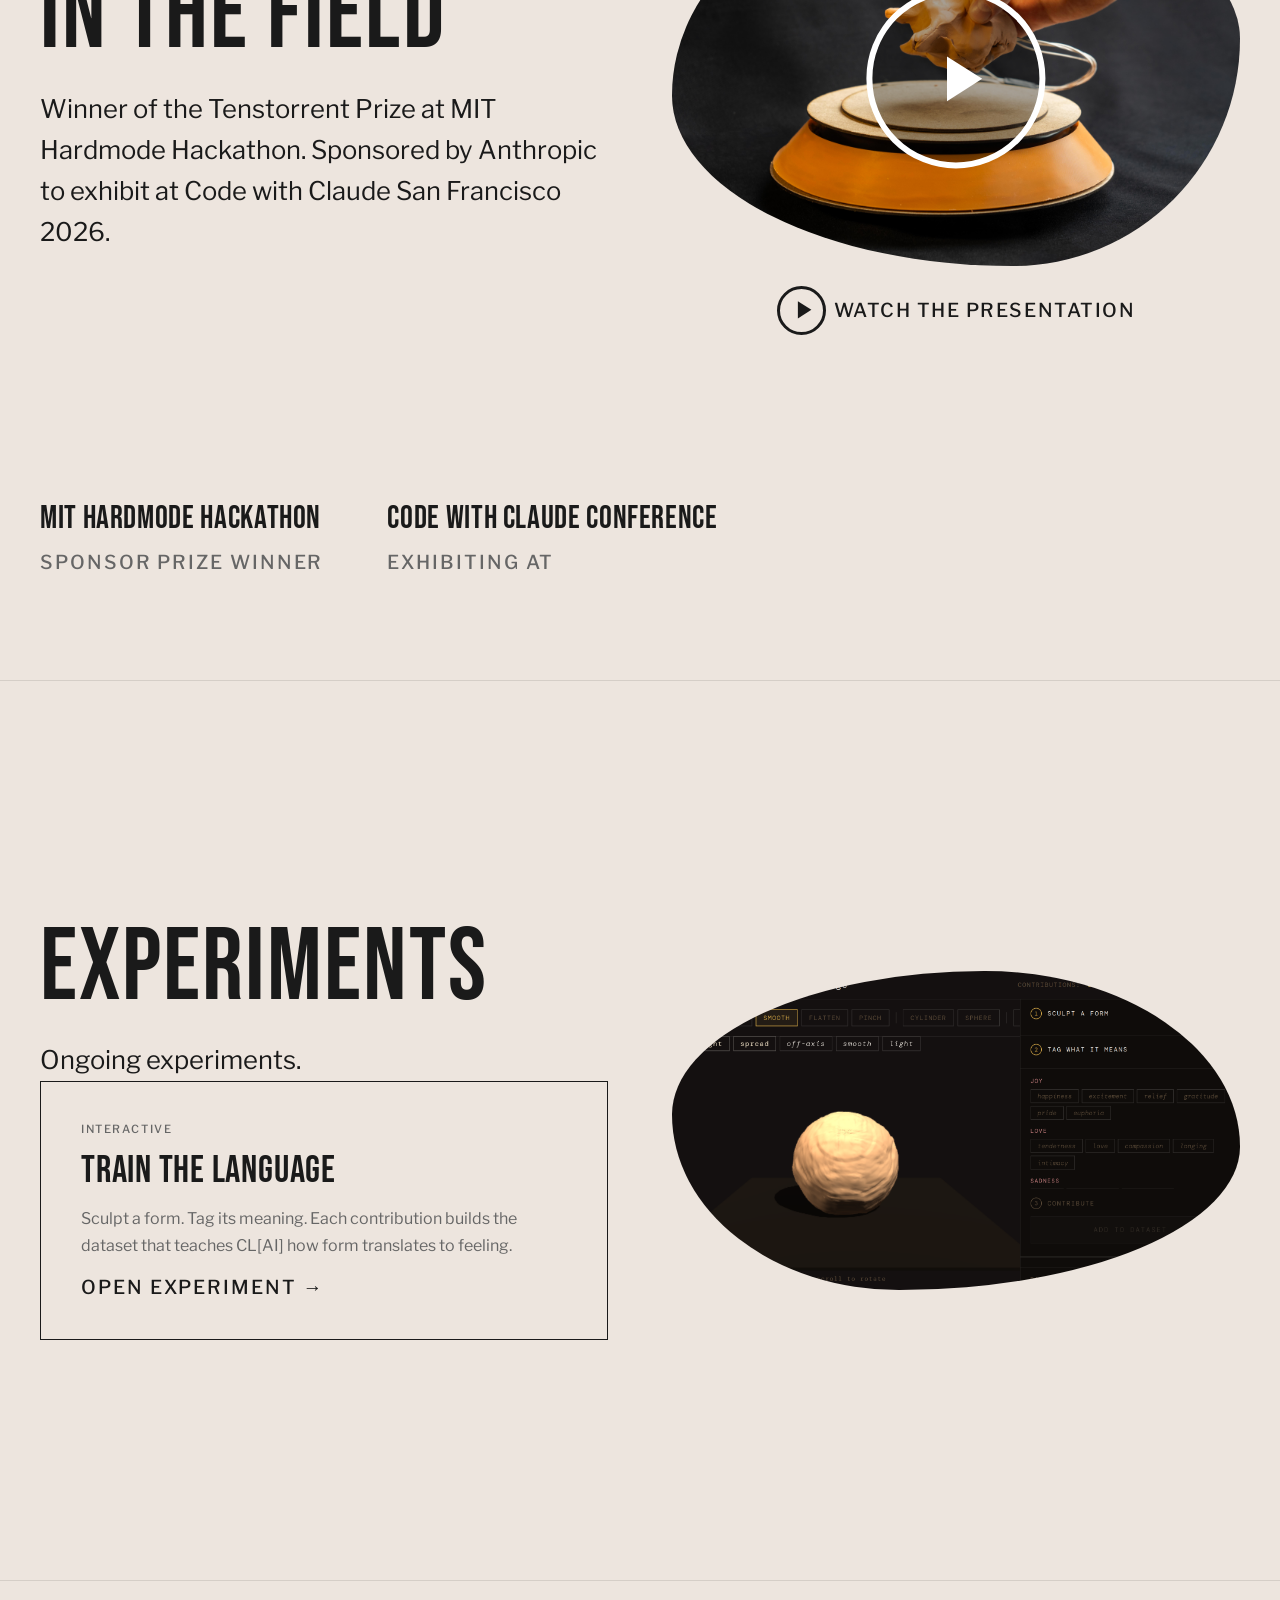
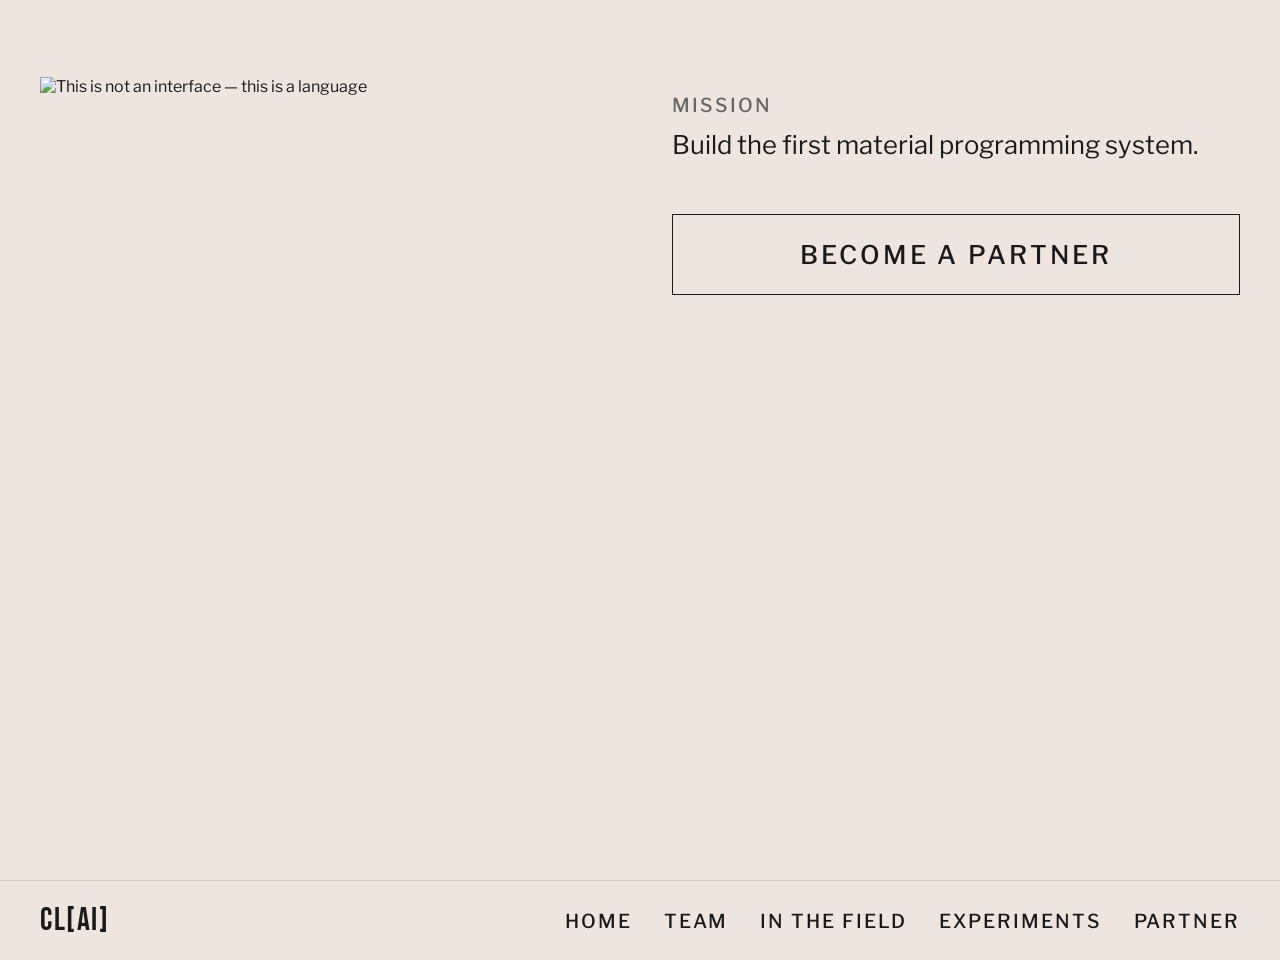
==== commit 158f9f9e: "add experiment" ====
--- a/index.html
+++ b/index.html
@@ -1,14 +1,17 @@
 <!DOCTYPE html>
 <html lang="en-US">
+
 <head>
   <meta charset="UTF-8" />
   <meta name="viewport" content="width=device-width, initial-scale=1.0" />
   <title>CL[AI] — Soft Mode</title>
   <link rel="preconnect" href="https://fonts.googleapis.com" />
   <link rel="preconnect" href="https://fonts.gstatic.com" crossorigin />
-  <link href="https://fonts.googleapis.com/css2?family=Bebas+Neue&family=Libre+Franklin:wght@400;500&display=swap" rel="stylesheet" />
+  <link href="https://fonts.googleapis.com/css2?family=Bebas+Neue&family=Libre+Franklin:wght@400;500&display=swap"
+    rel="stylesheet" />
   <link rel="stylesheet" href="assets/css/main.css" />
 </head>
+
 <body>
 
   <nav>
@@ -16,7 +19,8 @@
     <ul>
       <li><a href="#">Home</a></li>
       <li><a href="#s-team">Team</a></li>
-      <li><a href="#s-featured">Featured</a></li>
+      <li><a href="#s-featured">In the field</a></li>
+      <li><a href="#s-experiments">Experiments</a></li>
       <li><a href="#s-language">Partner</a></li>
     </ul>
   </nav>
@@ -24,7 +28,8 @@
   <!-- S1: CLAY IS A VERY INTELLIGENT MATERIAL -->
   <section id="s-hero" class="two-col">
     <div>
-      <img class="section-img section-img--left section-img--text" src="assets/images/clay-intelligent.svg" alt="Clay is a very intelligent material" />
+      <img class="section-img section-img--left section-img--text" src="assets/images/clay-intelligent.svg"
+        alt="Clay is a very intelligent material" />
       <p class="caption">A new programming language for AI</p>
     </div>
     <img class="section-img" src="assets/images/hero.png" alt="Clay sculpture" />
@@ -45,7 +50,8 @@
       <h2>What if form became code</h2>
     </div>
     <div class="image-wrap">
-      <img class="section-img" src="assets/images/curvature-density-topology.png" alt="Clay form with curvature, density and topology annotations" />
+      <img class="section-img" src="assets/images/curvature-density-topology.png"
+        alt="Clay form with curvature, density and topology annotations" />
     </div>
   </section>
 
@@ -56,19 +62,23 @@
       <p class="caption">A material<br>programming language</p>
       <p class="caption caption--upper">The object<br>becomes<br>the prompt</p>
     </div>
-    <img class="section-img" src="assets/images/material-language.png" alt="Clay object transforming into digital outputs" />
+    <img class="section-img" src="assets/images/material-language.png"
+      alt="Clay object transforming into digital outputs" />
   </section>
 
   <!-- S5: TEAM -->
   <section id="s-team" class="two-col">
     <div class="team-list">
-      <h2>The team</h2>
+      <h2>Team</h2>
       <ul>
         <li><a href="https://www.linkedin.com/in/zhiheng-hanji-xu" target="_blank" rel="noopener">Hanji Xu</a></li>
-        <li><a href="https://www.linkedin.com/in/rajvi-patil-791960232" target="_blank" rel="noopener">Rajvi Patil</a></li>
+        <li><a href="https://www.linkedin.com/in/rajvi-patil-791960232" target="_blank" rel="noopener">Rajvi Patil</a>
+        </li>
         <li><a href="https://www.linkedin.com/in/thomknoe" target="_blank" rel="noopener">Thomas Knoepffler</a></li>
-        <li><a href="https://www.linkedin.com/in/margaux-reynolds-30291b77" target="_blank" rel="noopener">Margaux Reynolds</a></li>
-        <li><a href="https://www.linkedin.com/in/pedro-sacramento-1b99b05b" target="_blank" rel="noopener">Pedro Sacramento</a></li>
+        <li><a href="https://www.linkedin.com/in/margaux-reynolds-30291b77" target="_blank" rel="noopener">Margaux
+            Reynolds</a></li>
+        <li><a href="https://www.linkedin.com/in/pedro-sacramento-1b99b05b" target="_blank" rel="noopener">Pedro
+            Sacramento</a></li>
       </ul>
     </div>
     <img class="section-img" src="assets/images/team.jpg" alt="CLAI team" />
@@ -78,38 +88,65 @@
   <section id="s-featured" class="two-col">
     <div>
       <h2>In the field</h2>
-      <p class="caption">Winner of the Tenstorrent Prize at MIT Hardmode Hackathon. Sponsored by Anthropic to exhibit at Code with Claude San Francisco 2026.</p>
+      <p class="caption">Winner of the Tenstorrent Prize at MIT Hardmode Hackathon. Sponsored by Anthropic to exhibit at
+        Code with Claude San Francisco 2026.</p>
     </div>
     <div class="video-thumb-wrap">
       <a href="https://www.youtube.com/watch?v=Ed4tlTvBUUI" target="_blank" rel="noopener" class="video-thumb-link">
         <img class="section-img featured-photo" src="assets/images/clai.jpg" alt="CLAI at MIT Hardmode" />
         <span class="video-play-btn" aria-hidden="true">
-          <svg xmlns="http://www.w3.org/2000/svg" viewBox="0 0 24 24"><path d="M8 5v14l11-7z"/></svg>
+          <svg xmlns="http://www.w3.org/2000/svg" viewBox="0 0 24 24">
+            <path d="M8 5v14l11-7z" />
+          </svg>
         </span>
       </a>
       <a href="https://www.youtube.com/watch?v=Ed4tlTvBUUI" target="_blank" rel="noopener" class="video-watch-link">
         <span class="video-watch-icon" aria-hidden="true">
-          <svg xmlns="http://www.w3.org/2000/svg" viewBox="0 0 24 24"><path d="M8 5v14l11-7z"/></svg>
+          <svg xmlns="http://www.w3.org/2000/svg" viewBox="0 0 24 24">
+            <path d="M8 5v14l11-7z" />
+          </svg>
         </span>
         Watch the presentation
       </a>
     </div>
     <div class="featured-logos">
       <div class="featured-badge">
-        <a href="https://hardmode.media.mit.edu/" target="_blank" rel="noopener" class="featured-name">MIT Hardmode Hackathon</a>
+        <a href="https://hardmode.media.mit.edu/" target="_blank" rel="noopener" class="featured-name">MIT Hardmode
+          Hackathon</a>
         <p>Sponsor prize winner</p>
       </div>
       <div class="featured-badge">
-        <a href="https://claude.com/code-with-claude" target="_blank" rel="noopener" class="featured-name">Code with Claude Conference</a>
+        <a href="https://claude.com/code-with-claude" target="_blank" rel="noopener" class="featured-name">Code with
+          Claude Conference</a>
         <p>Exhibiting at</p>
       </div>
     </div>
   </section>
 
-  <!-- S7: THIS IS NOT AN INTERFACE -->
+  <!-- S7: EXPERIMENTS -->
+  <section id="s-experiments" class="two-col">
+    <div>
+      <h2>Experiments</h2>
+      <p class="caption">Ongoing experiments.</p>
+      <div class="experiments-grid">
+        <a href="experiments/train-the-language/" class="experiment-card">
+          <span class="experiment-label">Interactive</span>
+          <h3 class="experiment-title">Train the Language</h3>
+          <p class="experiment-desc">Sculpt a form. Tag its meaning. Each contribution builds the dataset that teaches
+            CL[AI] how form translates to feeling.</p>
+          <span class="experiment-cta">Open experiment &rarr;</span>
+        </a>
+      </div>
+    </div>
+    <img class="section-img experiments-img" src="experiments/train-the-language/thubmnail.png"
+      alt="CL[AI] experiment — material form" />
+  </section>
+
+  <!-- S8: THIS IS NOT AN INTERFACE -->
   <section id="s-language" class="two-col">
     <div>
-      <img class="section-img section-img--left section-img--text" src="assets/images/this-is-not-interface.svg" alt="This is not an interface — this is a language" />
+      <img class="section-img section-img--left section-img--text" src="assets/images/this-is-not-interface.svg"
+        alt="This is not an interface — this is a language" />
     </div>
     <div class="right">
       <div class="cta-pair">
@@ -127,11 +164,13 @@
     <ul>
       <li><a href="#">Home</a></li>
       <li><a href="#s-team">Team</a></li>
-      <li><a href="#s-featured">Featured</a></li>
+      <li><a href="#s-featured">In the field</a></li>
+      <li><a href="#s-experiments">Experiments</a></li>
       <li><a href="#s-language">Partner</a></li>
     </ul>
   </footer>
 
 
 </body>
-</html>
+
+</html>
--- a/assets/css/main.css
+++ b/assets/css/main.css
@@ -337,6 +337,69 @@
 
 .cta--full { display: block; width: 100%; text-align: center; padding: 1.5rem 2rem; }
 
+/* ── EXPERIMENTS ── */
+#s-experiments h2 { max-width: 100%; }
+
+.experiments-img {
+  border-radius: 55% 45% 60% 40% / 45% 55% 45% 55%;
+}
+
+.experiments-grid {
+  display: grid;
+  grid-template-columns: repeat(auto-fill, minmax(320px, 1fr));
+  gap: 2rem;
+}
+
+.experiment-card {
+  display: flex;
+  flex-direction: column;
+  gap: 1rem;
+  padding: 2.5rem;
+  border: 1.5px solid var(--ink);
+  text-decoration: none;
+  color: inherit;
+  transition: border-color 0.2s, background 0.2s;
+}
+
+.experiment-card:hover {
+  border-color: #b0a898;
+  background: rgba(0, 0, 0, 0.025);
+}
+
+.experiment-label {
+  font-size: 0.7rem;
+  letter-spacing: 0.14em;
+  text-transform: uppercase;
+  font-weight: 500;
+  color: var(--muted);
+}
+
+.experiment-title {
+  font-family: var(--font-display);
+  font-weight: 400;
+  font-size: clamp(1.8rem, 3vw, 2.5rem);
+  line-height: 1;
+  text-transform: uppercase;
+  letter-spacing: 0.02em;
+}
+
+.experiment-desc {
+  font-size: 1rem;
+  line-height: 1.65;
+  color: var(--muted);
+}
+
+.experiment-cta {
+  font-size: var(--size-nav);
+  font-weight: 500;
+  letter-spacing: 0.1em;
+  text-transform: uppercase;
+  margin-top: auto;
+  transition: color 0.15s;
+}
+
+.experiment-card:hover .experiment-cta { color: var(--ink); }
+
 /* ── RESPONSIVE ── */
 @media (max-width: 768px) {
   :root { --pad: 1.25rem; }
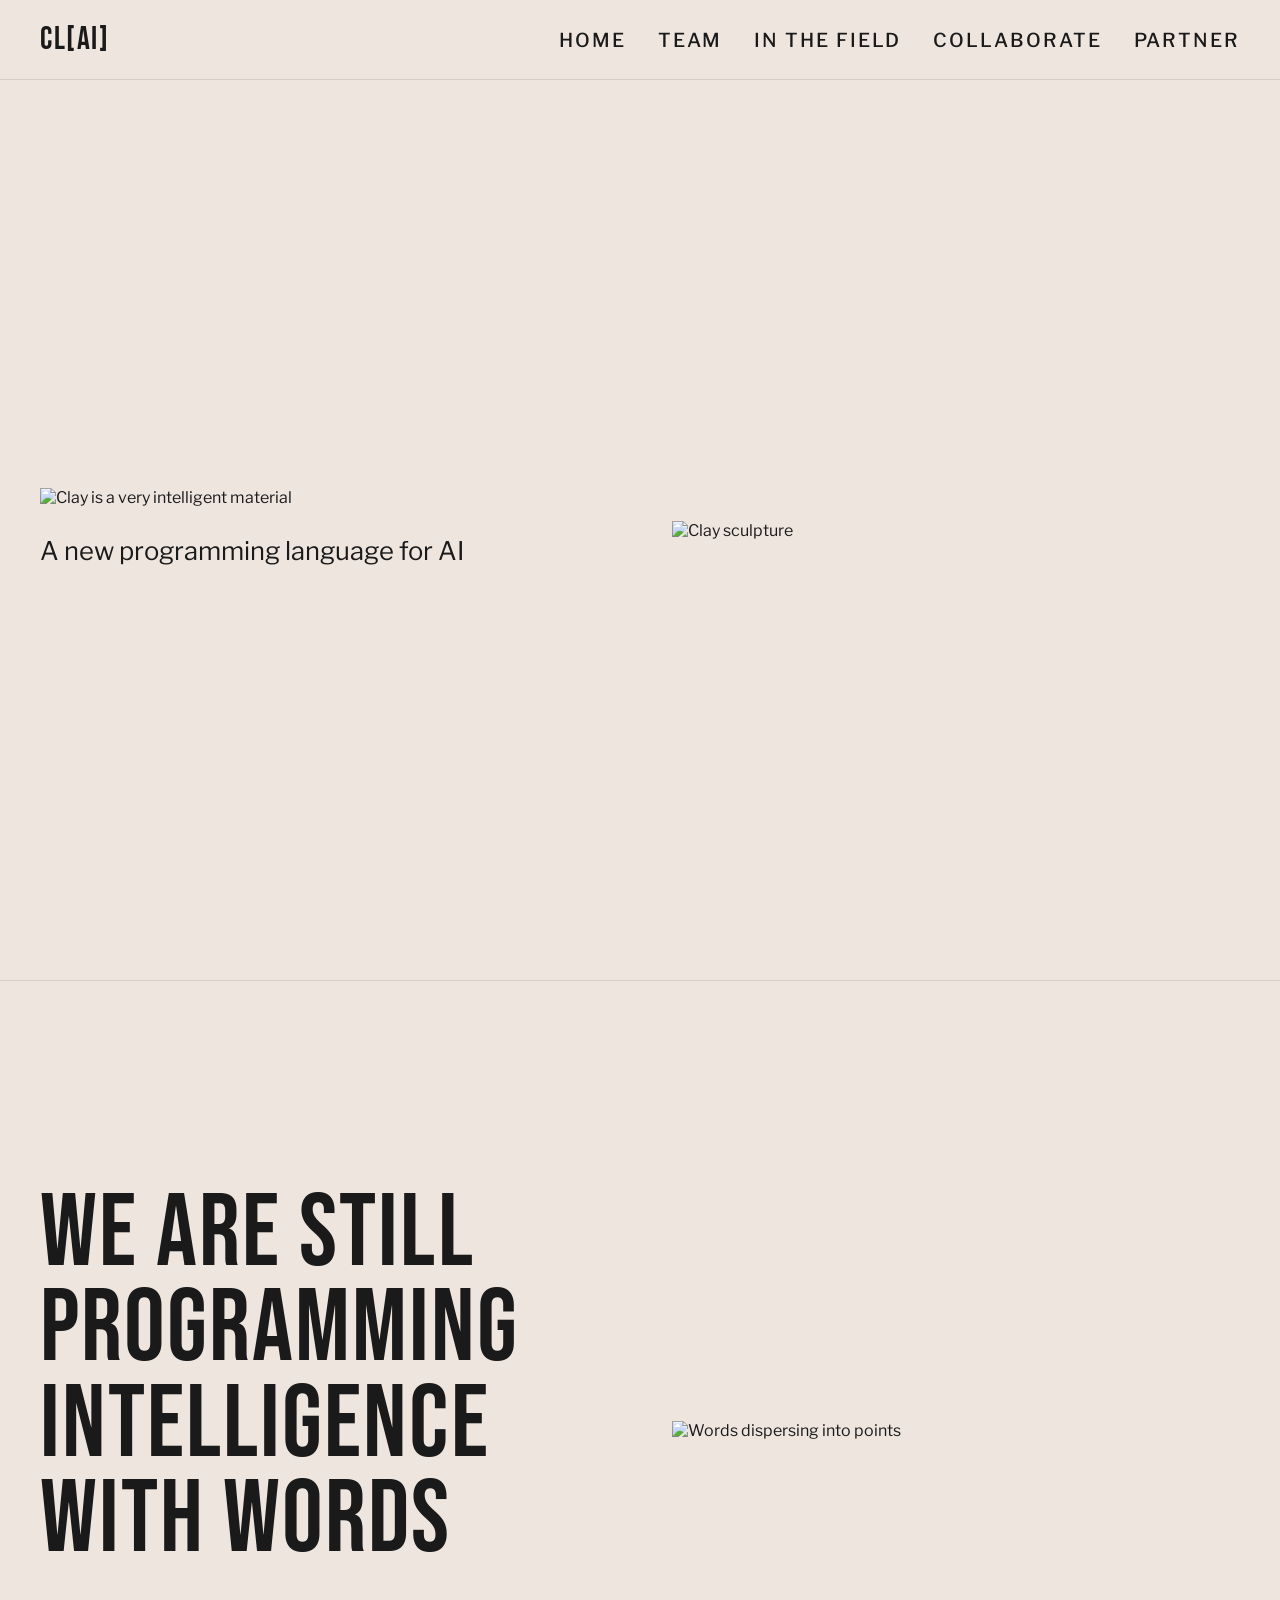
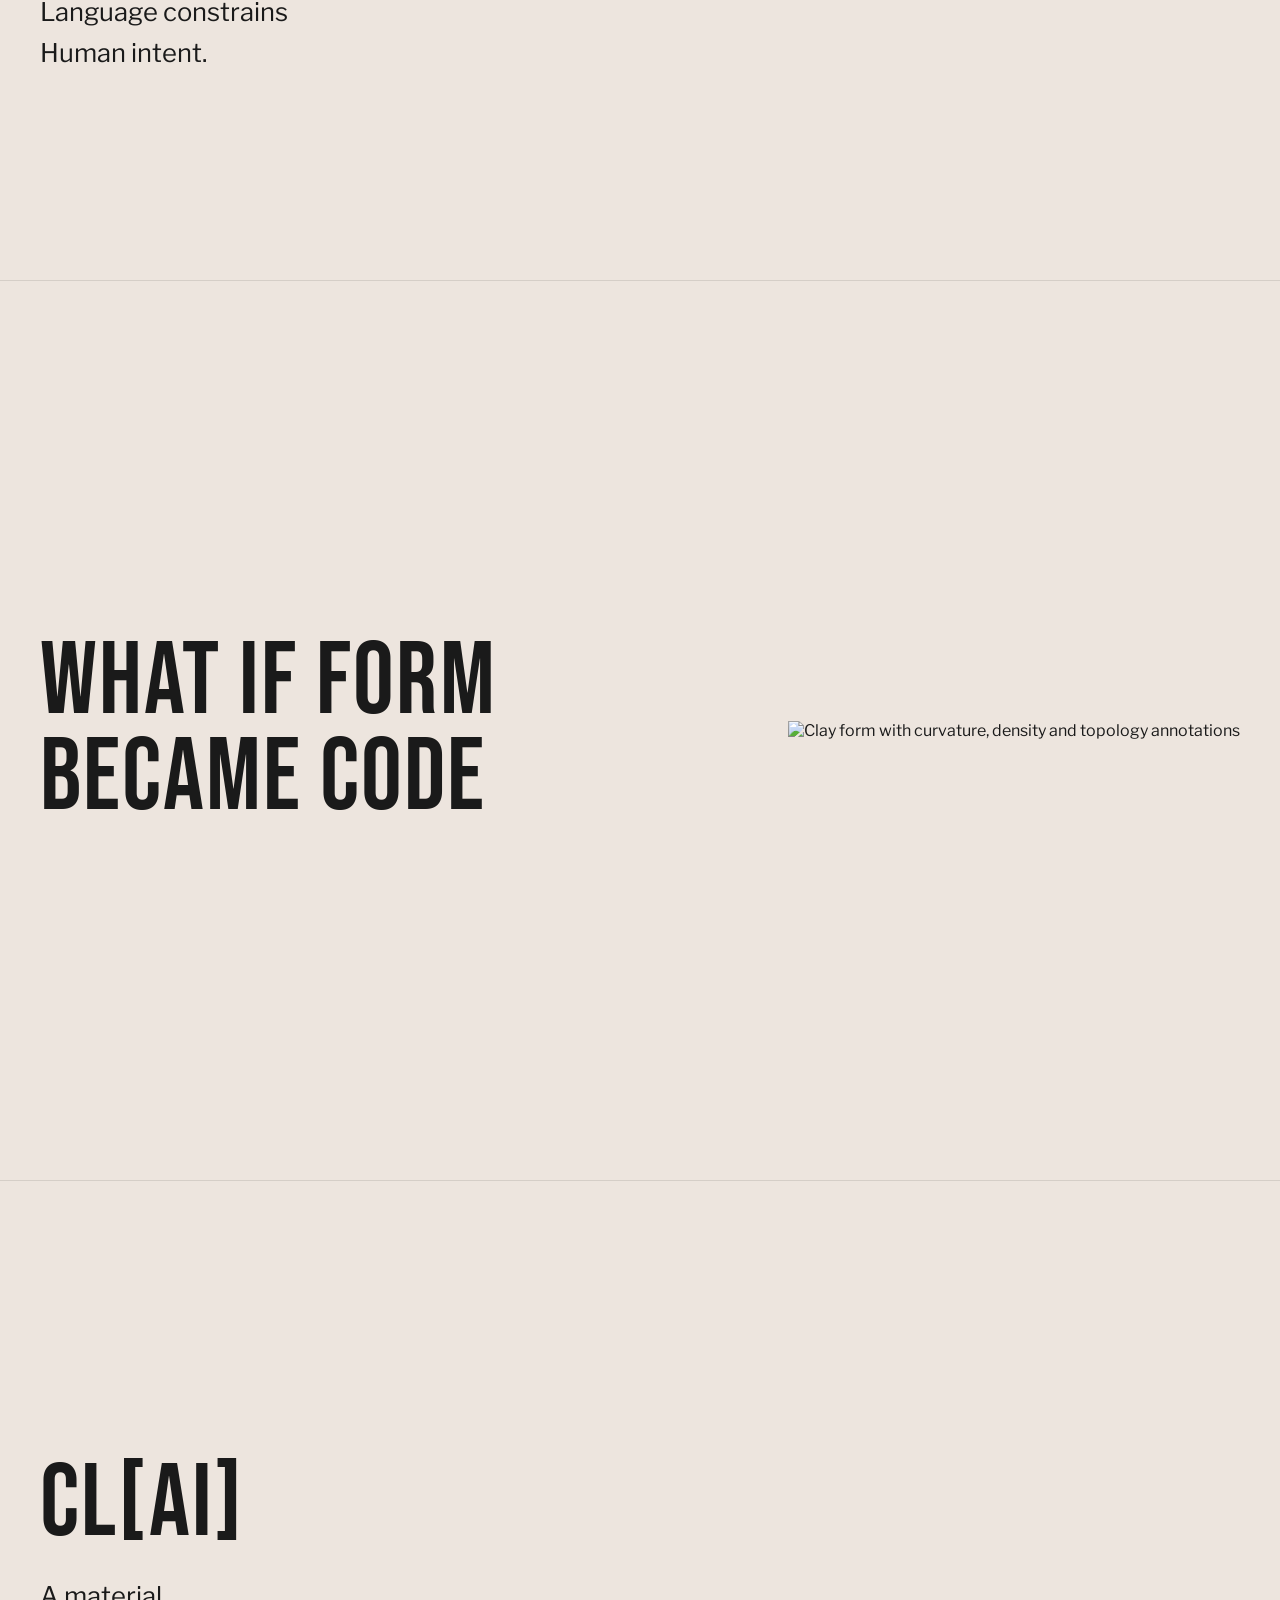
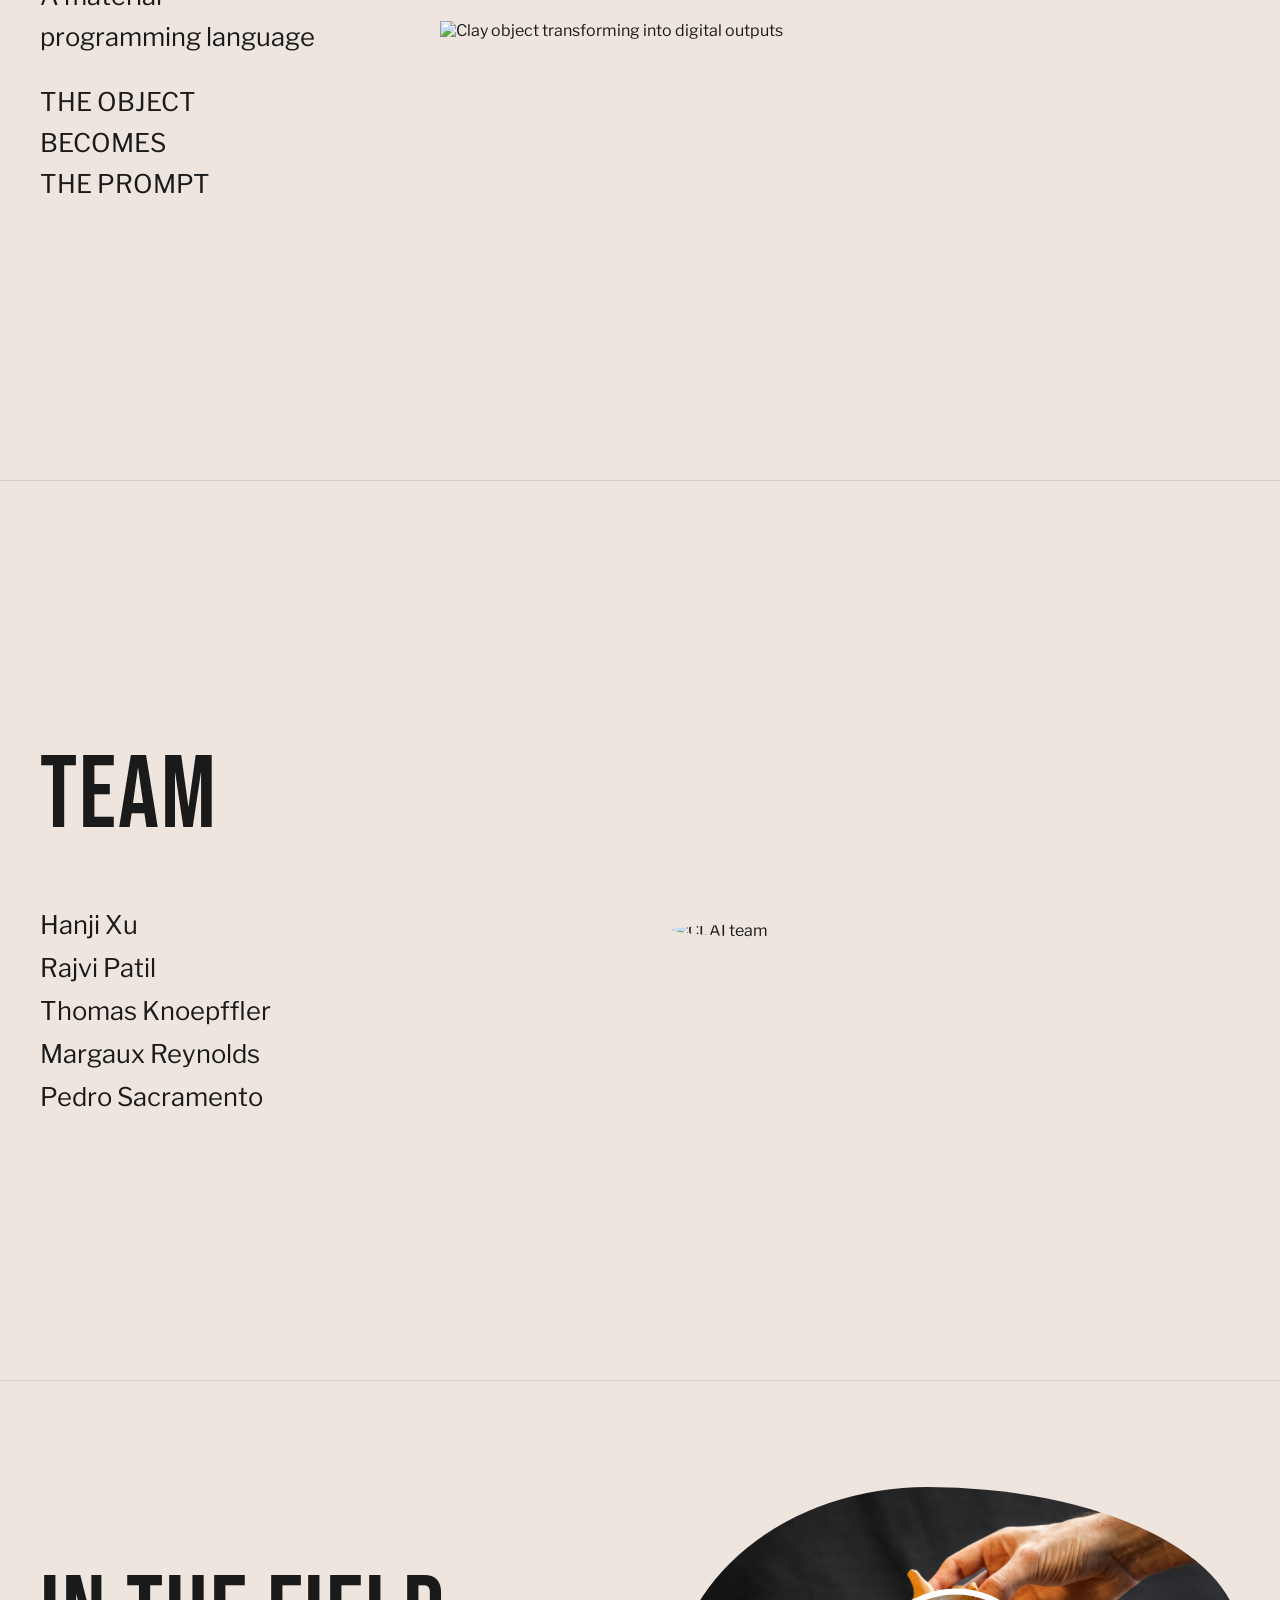
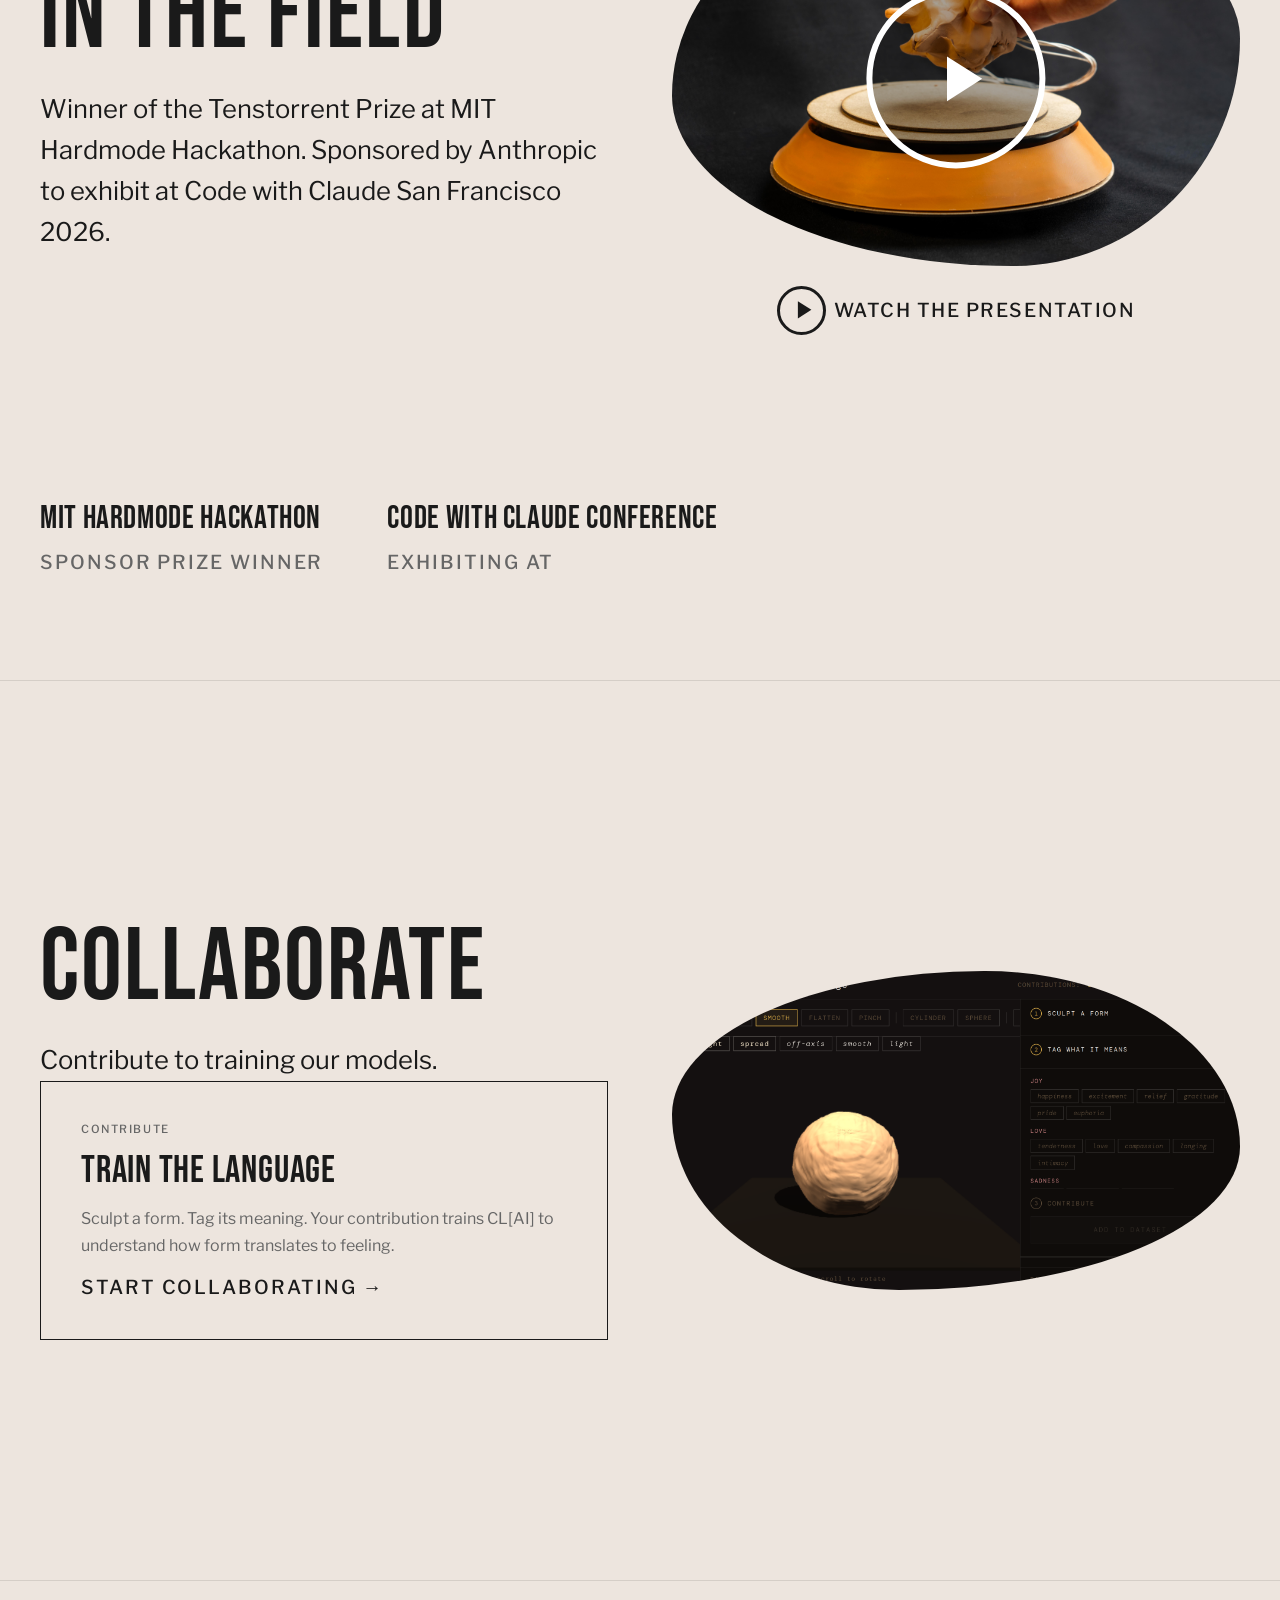
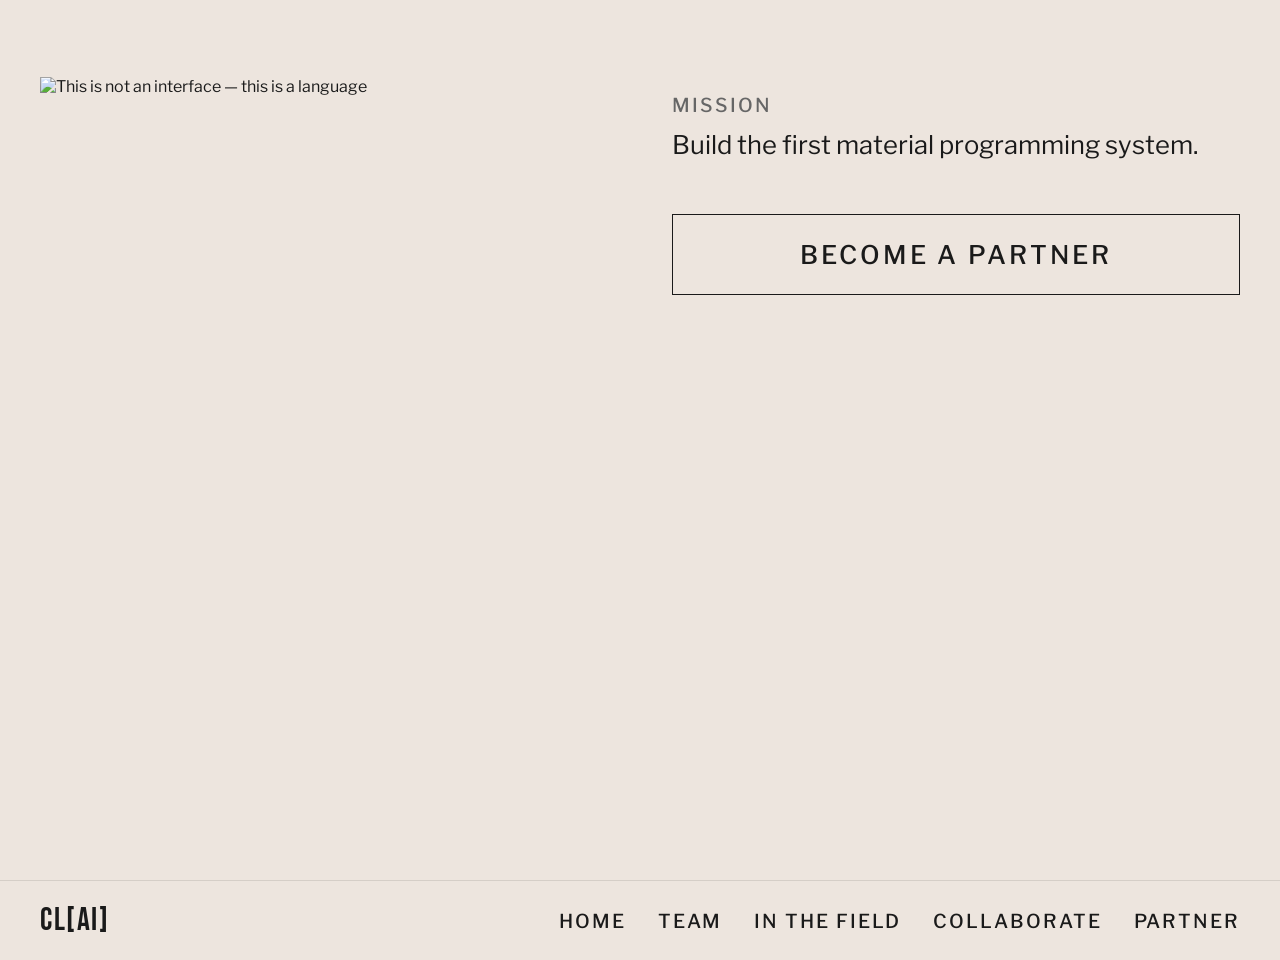
==== commit 9319c7ad: "Fix title spacing and add trailing newline" ====
--- a/index.html
+++ b/index.html
@@ -4,7 +4,7 @@
 <head>
   <meta charset="UTF-8" />
   <meta name="viewport" content="width=device-width, initial-scale=1.0" />
-  <title>CL[AI] — Soft Mode</title>
+  <title>CL[AI]—Soft Mode</title>
   <link rel="preconnect" href="https://fonts.googleapis.com" />
   <link rel="preconnect" href="https://fonts.gstatic.com" crossorigin />
   <link href="https://fonts.googleapis.com/css2?family=Bebas+Neue&family=Libre+Franklin:wght@400;500&display=swap"
@@ -20,7 +20,7 @@
       <li><a href="#">Home</a></li>
       <li><a href="#s-team">Team</a></li>
       <li><a href="#s-featured">In the field</a></li>
-      <li><a href="#s-experiments">Experiments</a></li>
+      <li><a href="#s-experiments">Collaborate</a></li>
       <li><a href="#s-language">Partner</a></li>
     </ul>
   </nav>
@@ -123,23 +123,23 @@
     </div>
   </section>
 
-  <!-- S7: EXPERIMENTS -->
+  <!-- S7: COLLABORATE -->
   <section id="s-experiments" class="two-col">
     <div>
-      <h2>Experiments</h2>
-      <p class="caption">Ongoing experiments.</p>
+      <h2>Collaborate</h2>
+      <p class="caption">Contribute to training our models.</p>
       <div class="experiments-grid">
         <a href="experiments/train-the-language/" class="experiment-card">
-          <span class="experiment-label">Interactive</span>
+          <span class="experiment-label">Contribute</span>
           <h3 class="experiment-title">Train the Language</h3>
-          <p class="experiment-desc">Sculpt a form. Tag its meaning. Each contribution builds the dataset that teaches
-            CL[AI] how form translates to feeling.</p>
-          <span class="experiment-cta">Open experiment &rarr;</span>
+          <p class="experiment-desc">Sculpt a form. Tag its meaning. Your contribution trains CL[AI] to understand
+            how form translates to feeling.</p>
+          <span class="experiment-cta">Start collaborating &rarr;</span>
         </a>
       </div>
     </div>
     <img class="section-img experiments-img" src="experiments/train-the-language/thubmnail.png"
-      alt="CL[AI] experiment — material form" />
+      alt="CL[AI] collaborate — material form" />
   </section>
 
   <!-- S8: THIS IS NOT AN INTERFACE -->
@@ -165,7 +165,7 @@
       <li><a href="#">Home</a></li>
       <li><a href="#s-team">Team</a></li>
       <li><a href="#s-featured">In the field</a></li>
-      <li><a href="#s-experiments">Experiments</a></li>
+      <li><a href="#s-experiments">Collaborate</a></li>
       <li><a href="#s-language">Partner</a></li>
     </ul>
   </footer>
@@ -173,4 +173,4 @@
 
 </body>
 
-</html>+</html>
